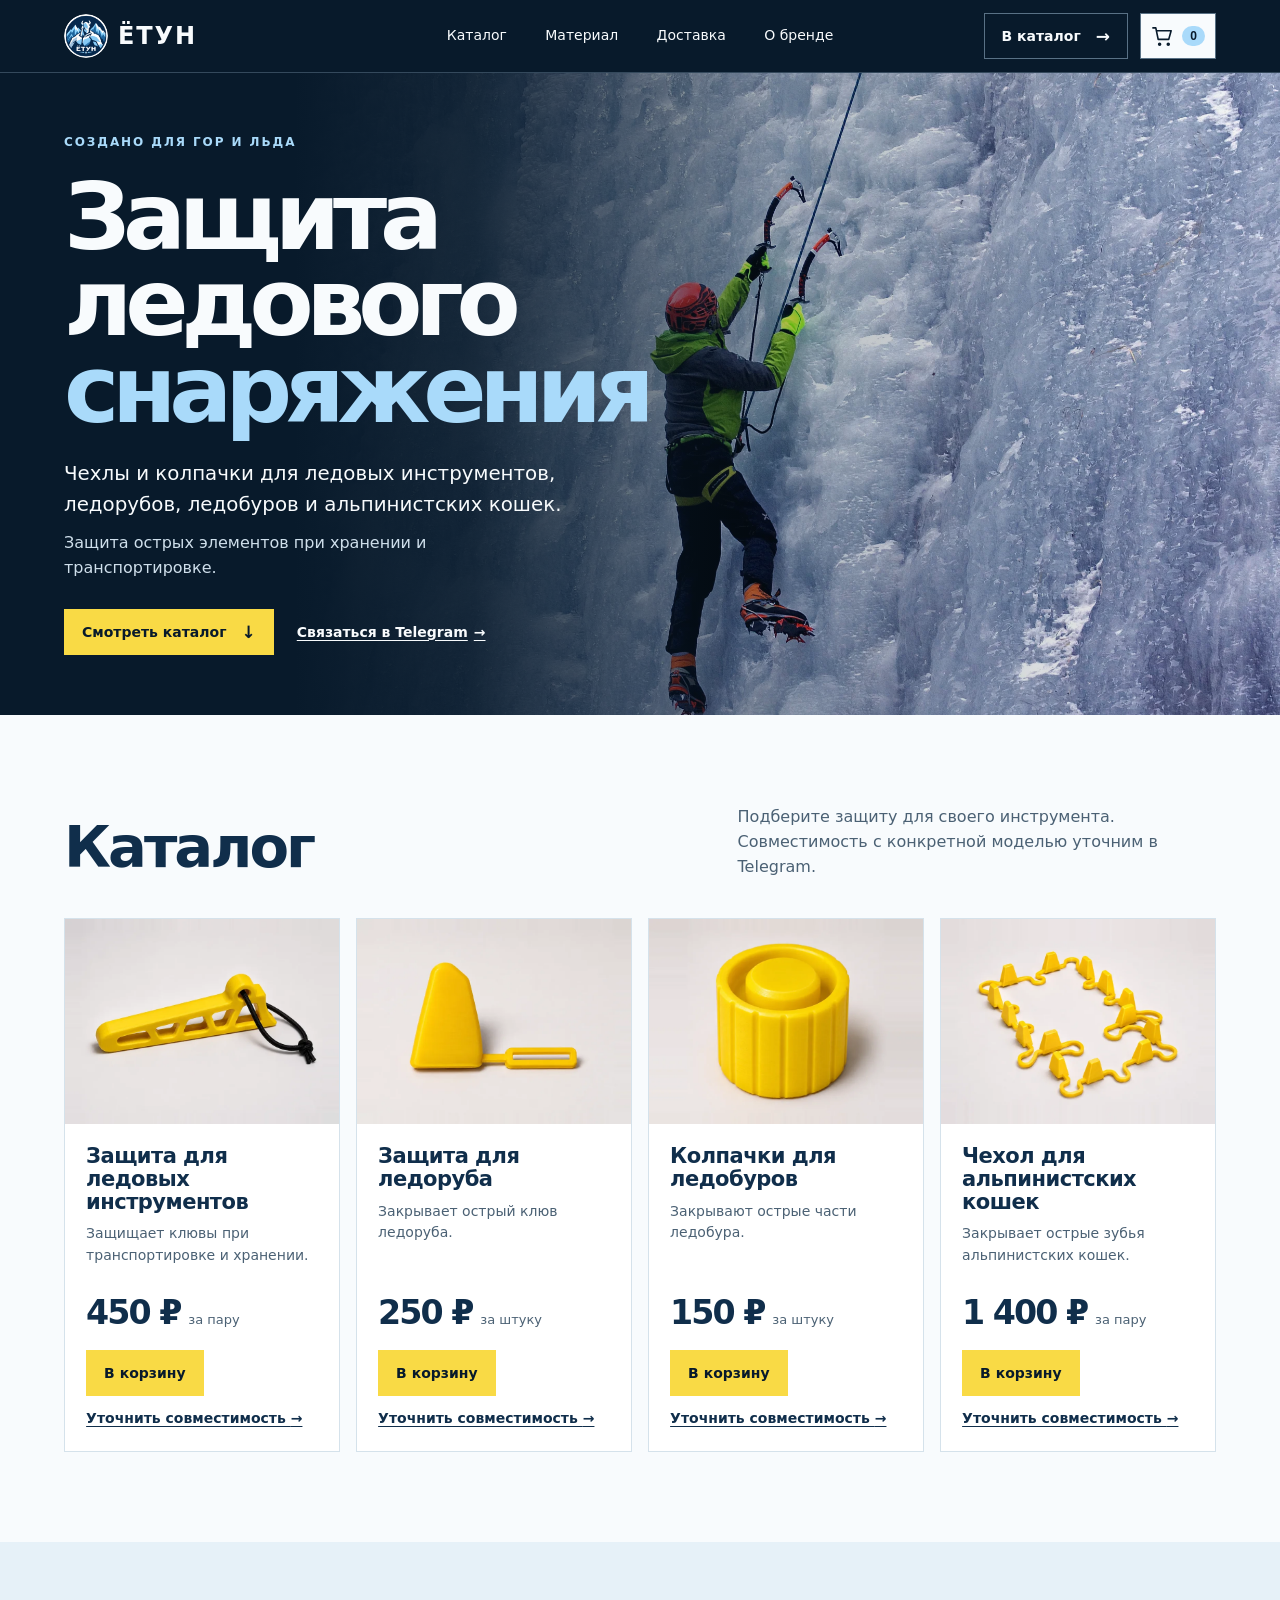
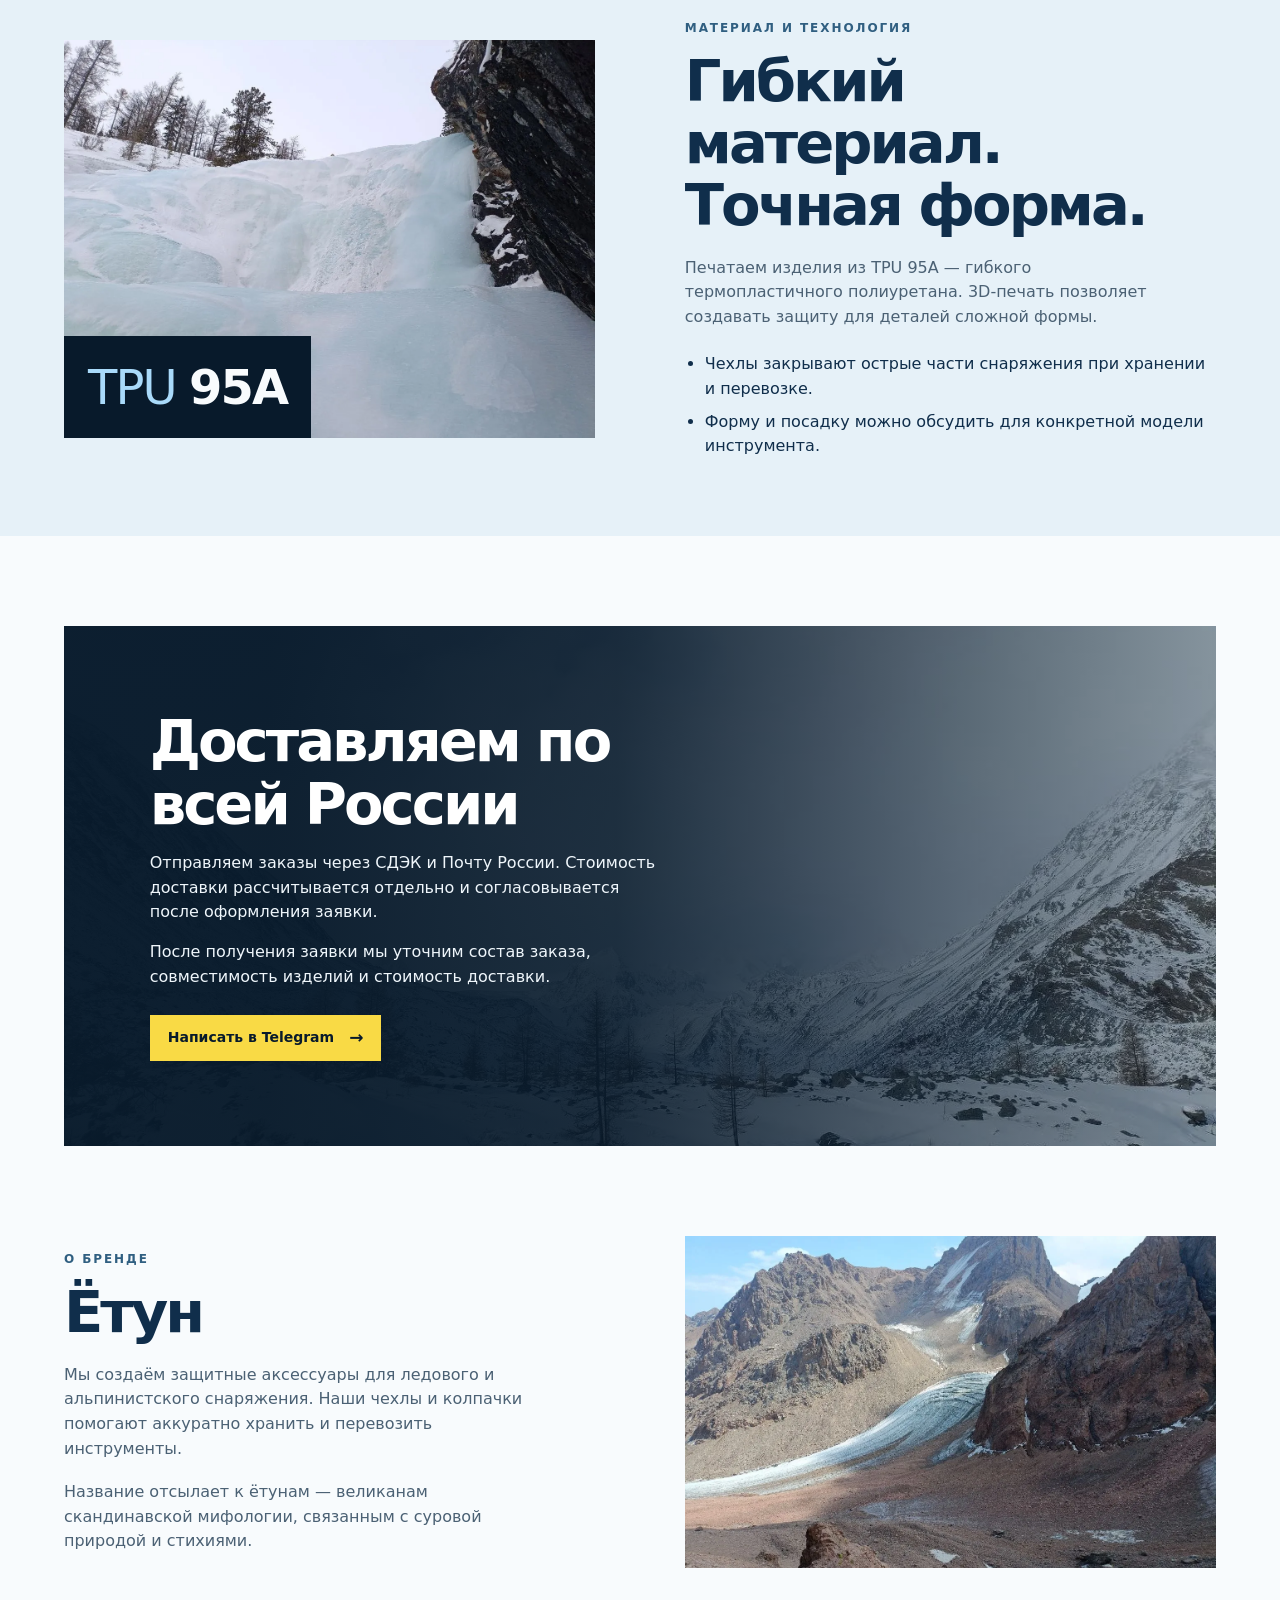
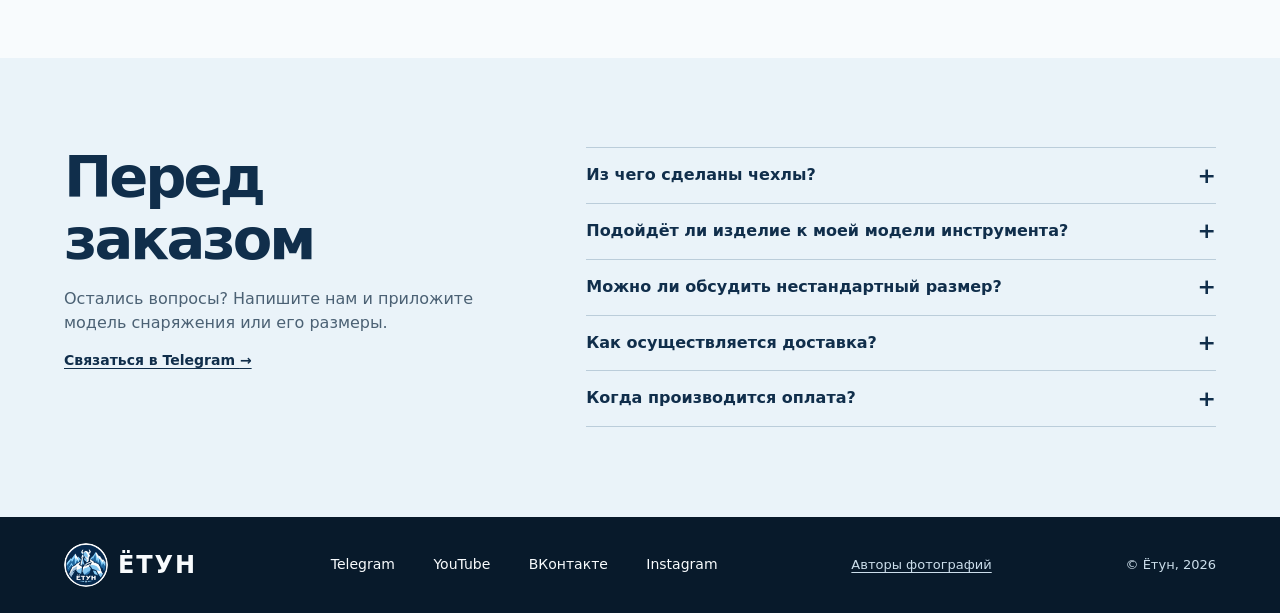
==== index.html @ f1eb7a30 "fix: unify product catalog image proportions" ====
<!doctype html>
<html lang="ru"><head>
<meta charset="utf-8"><meta name="viewport" content="width=device-width, initial-scale=1">
<title>Защитные чехлы для ледорубов — Ётун</title>
<meta name="description" content="Ётун — защитные чехлы и колпачки для ледорубов, ледовых инструментов и альпинистского снаряжения. Изготовление на 3D-принтере из TPU 95A.">
<meta name="theme-color" content="#f8fbfd"><meta property="og:title" content="Ётун — защита ледового снаряжения"><meta property="og:description" content="Защитные чехлы для ледорубов, ледовых инструментов, ледобуров и кошек."><meta property="og:image" content="assets/etun-logo.png"><link rel="stylesheet" href="style.css"><link rel="icon" type="image/svg+xml" href="favicon.svg">

<!-- Yandex.Metrika counters -->
<script type="text/javascript">
(function(m,e,t,r,i,k,a){
    m[i]=m[i]||function(){
        (m[i].a=m[i].a||[]).push(arguments)
    };
    m[i].l=1*new Date();
    for(var j=0;j<document.scripts.length;j++){
        if(document.scripts[j].src===r){return;}
    }
    k=e.createElement(t);
    a=e.getElementsByTagName(t)[0];
    k.async=1;
    k.src=r;
    a.parentNode.insertBefore(k,a);
})(window,document,'script',
'https://mc.yandex.ru/metrika/tag.js','ym');

// Твой счётчик
ym(114150452,'init',{
    ssr:true,
    webvisor:true,
    clickmap:true,
    ecommerce:"dataLayer",
    referrer:document.referrer,
    url:location.href,
    accurateTrackBounce:true,
    trackLinks:true
});

// Счётчик Саши
ym(114141068,'init',{
    ssr:true,
    webvisor:true,
    clickmap:true,
    ecommerce:"dataLayer",
    referrer:document.referrer,
    url:location.href,
    accurateTrackBounce:true,
    trackLinks:true
});
</script>
<!-- /Yandex.Metrika counters -->
<script type="module" src="cart.js"></script>
</head><body>
<noscript>
    <div>
        <img src="https://mc.yandex.ru/watch/114150452"
             style="position:absolute;left:-9999px;" alt="">
        <img src="https://mc.yandex.ru/watch/114141068"
             style="position:absolute;left:-9999px;" alt="">
    </div>
</noscript>

<a class="skip-link" href="#content">К содержимому</a>
<header class="site-header">
  <div class="shell header-inner">
    <a class="brand" href="#top">
      <img src="assets/etun-logo.png" alt="" width="44" height="44">
      <span>ЁТУН</span>
    </a>
    <nav class="site-nav" aria-label="Основная навигация">
      <a href="#catalog">Каталог</a>
      <a href="#material">Материал</a>
      <a href="#delivery">Доставка</a>
      <a href="#about">О бренде</a>
    </nav>
    <div class="header-actions">
      <a class="button button-outline" href="#catalog">В каталог <span aria-hidden="true">→</span></a>
      <button class="button cart-toggle" type="button" aria-label="Корзина, 0 единиц продажи" aria-haspopup="dialog" aria-controls="cart" hidden>
        <svg aria-hidden="true" width="23" height="23" viewBox="0 0 24 24" fill="none" stroke="currentColor" stroke-width="1.7" stroke-linecap="round" stroke-linejoin="round">
          <path d="M2 3h3l2.5 12h11L21 6H6"/><circle cx="9" cy="20" r="1"/><circle cx="18" cy="20" r="1"/>
        </svg>
        <span class="cart-count" aria-hidden="true">0</span>
      </button>
    </div>
  </div>
</header>
<main id="content">
  <section class="hero" id="top" aria-labelledby="hero-title">
    <img class="hero-image" src="assets/editorial/ice-climbing.webp" alt="" width="1920" height="1280" fetchpriority="high">
    <div class="shell hero-inner">
      <div class="hero-copy">
        <p class="eyebrow">Создано для гор и льда</p>
        <h1 id="hero-title">Защита<br>ледового<br><span>снаряжения</span></h1>
        <p class="hero-description">Чехлы и колпачки для ледовых инструментов, ледорубов, ледобуров и альпинистских кошек.</p>
        <p class="hero-note">Защита острых элементов при хранении и транспортировке.</p>
        <div class="hero-actions">
          <a class="button button-accent" href="#catalog">Смотреть каталог <span aria-hidden="true">↓</span></a>
          <a class="hero-contact" href="https://t.me/etun_gear">Связаться в Telegram <span aria-hidden="true">→</span></a>
        </div>
      </div>
    </div>
  </section>

  <section class="section catalog" id="catalog" aria-labelledby="catalog-title">
    <div class="shell">
      <div class="section-intro">
        <h2 id="catalog-title" tabindex="-1">Каталог</h2>
        <p>Подберите защиту для своего инструмента. Совместимость с конкретной моделью уточним в Telegram.</p>
      </div>
      <noscript><p>Включите JavaScript, чтобы увидеть цены и воспользоваться корзиной.</p></noscript>
      <div class="product-grid">
        <article class="product" data-product-id="ice-tool">
          <div class="product-image"><img src="assets/catalog/ice-tool.webp" alt="Жёлтые защитные насадки для ледовых инструментов" width="800" height="600" loading="lazy"></div>
          <div class="product-body">
            <h3>Защита для ледовых инструментов</h3>
            <p>Защищает клювы при транспортировке и хранении.</p>
            <div class="price" hidden><strong></strong> <span></span></div>
            <button class="button button-accent add-to-cart" type="button" hidden>В корзину</button>
            <a href="https://t.me/etun_gear" aria-label="Уточнить совместимость защиты для ледовых инструментов в Telegram">Уточнить совместимость <span aria-hidden="true">→</span></a>
          </div>
        </article>
        <article class="product" data-product-id="ice-axe">
          <div class="product-image"><img src="assets/catalog/ice-axe.webp" alt="Защитный чехол на клюве ледоруба" width="800" height="600" loading="lazy"></div>
          <div class="product-body">
            <h3>Защита для ледоруба</h3>
            <p>Закрывает острый клюв ледоруба.</p>
            <div class="price" hidden><strong></strong> <span></span></div>
            <button class="button button-accent add-to-cart" type="button" hidden>В корзину</button>
            <a href="https://t.me/etun_gear" aria-label="Уточнить совместимость защиты для ледоруба в Telegram">Уточнить совместимость <span aria-hidden="true">→</span></a>
          </div>
        </article>
        <article class="product" data-product-id="ice-screw">
          <div class="product-image"><img src="assets/catalog/ice-screw.webp" alt="Жёлтый защитный колпачок ледобура" width="800" height="600" loading="lazy"></div>
          <div class="product-body">
            <h3>Колпачки для ледобуров</h3>
            <p>Закрывают острые части ледобура.</p>
            <div class="price" hidden><strong></strong> <span></span></div>
            <button class="button button-accent add-to-cart" type="button" hidden>В корзину</button>
            <a href="https://t.me/etun_gear" aria-label="Уточнить совместимость колпачков для ледобуров в Telegram">Уточнить совместимость <span aria-hidden="true">→</span></a>
          </div>
        </article>
        <article class="product" data-product-id="crampons">
          <div class="product-image"><img src="assets/catalog/crampons.webp" alt="Жёлтые чехлы на зубьях альпинистских кошек" width="800" height="600" loading="lazy"></div>
          <div class="product-body">
            <h3>Чехол для альпинистских кошек</h3>
            <p>Закрывает острые зубья альпинистских кошек.</p>
            <div class="price" hidden><strong></strong> <span></span></div>
            <button class="button button-accent add-to-cart" type="button" hidden>В корзину</button>
            <a href="https://t.me/etun_gear" aria-label="Уточнить совместимость чехла для альпинистских кошек в Telegram">Уточнить совместимость <span aria-hidden="true">→</span></a>
          </div>
        </article>
      </div>
    </div>
  </section>

  <section class="material" id="material" aria-labelledby="material-title">
    <div class="shell split">
      <div class="feature-photo material-photo">
        <img src="assets/editorial/09_ice_detail.webp" alt="" width="1280" height="961" loading="lazy">
        <div class="material-mark" aria-hidden="true">TPU <strong>95A</strong></div>
      </div>
      <div class="feature-copy">
        <p class="eyebrow">Материал и технология</p>
        <h2 id="material-title">Гибкий материал.<br>Точная форма.</h2>
        <p>Печатаем изделия из TPU 95A — гибкого термопластичного полиуретана. 3D-печать позволяет создавать защиту для деталей сложной формы.</p>
        <ul class="feature-list">
          <li>Чехлы закрывают острые части снаряжения при хранении и перевозке.</li>
          <li>Форму и посадку можно обсудить для конкретной модели инструмента.</li>
        </ul>
      </div>
    </div>
  </section>

  <section class="section delivery" id="delivery" aria-labelledby="delivery-title">
    <div class="shell delivery-panel">
      <img src="assets/editorial/25_snowy_valley.webp" alt="" width="1280" height="961" loading="lazy">
      <div class="delivery-copy">
        <h2 id="delivery-title">Доставляем по всей России</h2>
        <p>Отправляем заказы через СДЭК и Почту России. Стоимость доставки рассчитывается отдельно и согласовывается после оформления заявки.</p>
        <p>После получения заявки мы уточним состав заказа, совместимость изделий и стоимость доставки.</p>
        <a class="button button-accent" href="https://t.me/etun_gear">Написать в Telegram <span aria-hidden="true">→</span></a>
      </div>
    </div>
  </section>

  <section class="section about" id="about" aria-labelledby="about-title">
    <div class="shell split">
      <div class="feature-copy">
        <p class="eyebrow">О бренде</p>
        <h2 id="about-title">Ётун</h2>
        <p>Мы создаём защитные аксессуары для ледового и альпинистского снаряжения. Наши чехлы и колпачки помогают аккуратно хранить и перевозить инструменты.</p>
        <p>Название отсылает к ётунам — великанам скандинавской мифологии, связанным с суровой природой и стихиями.</p>
      </div>
      <div class="feature-photo about-photo">
        <img src="assets/editorial/13_mountain_glacier.webp" alt="Горный ледник между скалистыми склонами" width="1280" height="961" loading="lazy">
      </div>
    </div>
  </section>

  <section class="section faq" aria-labelledby="faq-title">
    <div class="shell faq-layout">
      <div>
        <h2 id="faq-title">Перед заказом</h2>
        <p>Остались вопросы? Напишите нам и приложите модель снаряжения или его размеры.</p>
        <a href="https://t.me/etun_gear">Связаться в Telegram <span aria-hidden="true">→</span></a>
      </div>
      <div class="faq-list">
        <details><summary>Из чего сделаны чехлы?</summary><p>Для 3D-печати используем TPU 95A — гибкий термопластичный полиуретан.</p></details>
        <details><summary>Подойдёт ли изделие к моей модели инструмента?</summary><p>Совместимость зависит от геометрии. Пришлите название модели, размеры или фотографии инструмента, чтобы мы могли уточнить посадку.</p></details>
        <details><summary>Можно ли обсудить нестандартный размер?</summary><p>Да. Напишите нам о задаче и укажите модель снаряжения. Возможность изготовления обсудим индивидуально.</p></details>
        <details><summary>Как осуществляется доставка?</summary><p>Отправляем через СДЭК и Почту России. Стоимость согласовываем отдельно после получения заявки.</p></details>
        <details><summary>Когда производится оплата?</summary><p>Оплата согласовывается после подтверждения заказа.</p></details>
      </div>
    </div>
  </section>
</main>
<footer class="site-footer">
  <div class="shell footer-inner">
    <a class="brand" href="#top"><img src="assets/etun-logo.png" alt="" width="44" height="44"><span>ЁТУН</span></a>
    <nav class="socials" aria-label="Социальные сети Ётун">
      <a href="https://t.me/etun_gear" target="_blank" rel="noopener noreferrer">Telegram</a>
      <a href="https://www.youtube.com/@Etun_Gear" target="_blank" rel="noopener noreferrer">YouTube</a>
      <a href="https://vk.ru/club242050980" target="_blank" rel="noopener noreferrer">ВКонтакте</a>
      <a href="https://www.instagram.com/yotun_equipment?stkn=MTB5b2UwNHZ1enJuZw==" target="_blank" rel="noopener noreferrer">Instagram</a>
    </nav>
    <a class="footer-credits" href="photo-credits.html">Авторы фотографий</a>
    <small>© Ётун, 2026</small>
  </div>
</footer>
<p class="cart-toast" role="status" aria-atomic="true"></p>
<dialog class="cart-drawer" id="cart" aria-labelledby="cart-title">
  <div class="cart-layout">
    <header class="cart-header">
      <h2 id="cart-title">Корзина</h2>
      <button class="cart-icon-button cart-close" type="button" aria-label="Закрыть корзину" autofocus>×</button>
    </header>
    <div class="cart-content">
      <div class="cart-empty">
        <p>В корзине пока пусто</p>
        <a class="button button-accent" data-cart-catalog href="#catalog">Перейти в каталог</a>
      </div>
      <ul class="cart-items" aria-label="Товары в корзине"></ul>
    </div>
    <div class="cart-footer" hidden>
      <div class="cart-total"><span>Стоимость товаров</span><strong></strong></div>
      <p>Без учёта доставки</p>
      <p>Стоимость доставки согласовывается отдельно.</p>
      <a class="button button-accent" data-cart-catalog href="#catalog">Продолжить покупки</a>
    </div>
    <p class="visually-hidden" role="status" aria-atomic="true"></p>
  </div>
</dialog>
<template id="cart-item">
  <li class="cart-item">
    <img class="cart-thumb" alt="" width="66" height="66">
    <div class="cart-item-body">
      <h3></h3>
      <p class="cart-unit-price"></p>
      <div class="cart-item-actions">
        <div class="cart-quantity">
          <button class="cart-icon-button" type="button" data-action="decrease">−</button>
          <span class="cart-quantity-value"></span>
          <button class="cart-icon-button" type="button" data-action="increase">+</button>
        </div>
        <strong class="cart-subtotal"></strong>
      </div>
      <button class="cart-remove" type="button" data-action="remove">Удалить</button>
    </div>
  </li>
</template>
</body>
</html>
---- style.css ----
/* Base */
:root {
  color-scheme: light;
  --navy: #102e4b;
  --night: #081a2b;
  --ice: #a9dafa;
  --snow: #f8fbfd;
  --yellow: #f9da45;
  --muted: #4b6174;
  --line: #d5e2eb;
  --gutter: clamp(20px, 5vw, 76px);
}

*, *::before, *::after { box-sizing: border-box; }
body {
  margin: 0;
  background: var(--snow);
  color: var(--navy);
  font: 16px/1.55 system-ui, sans-serif;
}

img { display: block; max-width: 100%; }
a { color: inherit; text-underline-offset: .23em; }
a:hover { text-decoration-thickness: 2px; }
:focus-visible { outline: 2px solid currentColor; outline-offset: 4px; }
h1, h2, h3, p { margin: 0; }
h1, h2, h3 { line-height: 1.08; }
h2 { font-size: clamp(34px, 4.5vw, 64px); letter-spacing: -.052em; }
h3 { font-size: 21px; letter-spacing: -.025em; }
.shell { width: min(100% - var(--gutter) * 2, 1320px); margin-inline: auto; }
.section { padding-block: clamp(52px, 7vw, 104px); }
.eyebrow { font-size: 12px; font-weight: 750; letter-spacing: .16em; text-transform: uppercase; }
.skip-link {
  position: fixed;
  z-index: 5;
  top: 10px;
  left: var(--gutter);
  background: var(--yellow);
  padding: 12px;
  transform: translateY(-150%);
}
.skip-link:focus { transform: translateY(0); }

.button {
  display: inline-flex;
  align-items: center;
  justify-content: center;
  gap: 15px;
  min-height: 46px;
  width: fit-content;
  padding: 10px 17px;
  border: 1px solid transparent;
  text-decoration: none;
  font-weight: 750;
  font-size: 14px;
  line-height: 1.35;
}
.button span { font-size: 17px; }
.button-accent { background: var(--yellow); color: var(--night); }
.button-accent:hover { background: #ffe878; }
.button-accent:focus-visible { outline-color: var(--yellow); }
.button-outline { border-color: #597185; color: var(--snow); }
.button-outline:hover { background: #244761; }

/* Header and main photograph */
.site-header { background: var(--night); color: var(--snow); border-bottom: 1px solid #34495c; }
.header-inner {
  min-height: 72px;
  display: grid;
  grid-template-columns: 1fr auto 1fr;
  align-items: center;
  gap: 24px;
}
.brand { display: inline-flex; align-items: center; gap: 10px; width: fit-content; text-decoration: none; }
.brand img { border-radius: 50%; object-fit: cover; }
.brand span { font-size: 24px; font-weight: 900; letter-spacing: .08em; line-height: 1; }
.site-nav, .socials { display: flex; flex-wrap: wrap; align-items: center; gap: 12px clamp(17px, 3vw, 42px); }
.site-nav a, .socials a { font-size: 14px; text-decoration: none; }
.site-nav a { display: inline-flex; align-items: center; min-height: 36px; }
.site-nav a:hover, .socials a:hover { text-decoration: underline; }
.header-actions { display: flex; justify-content: flex-end; gap: 12px; }

.hero { position: relative; isolation: isolate; overflow: hidden; color: var(--snow); background: var(--night); }
.hero-image { position: absolute; inset: 0 0 0 auto; width: 78%; height: 100%; object-fit: cover; object-position: 48% 50%; }
.hero::after {
  content: "";
  position: absolute;
  pointer-events: none;
  inset: 0;
  background: linear-gradient(90deg, #081a2b 12%, #081a2b 23%, #081a2be8 37%, #081a2b48 62%, #081a2b05 100%);
}
.hero-inner { position: relative; z-index: 1; display: grid; align-items: center; min-height: clamp(580px, 48vw, 720px); padding-block: 60px; }
.hero-copy { max-width: 590px; }
.hero .eyebrow { color: var(--ice); margin-bottom: 22px; }
.hero h1 { font-size: clamp(53px, 7.3vw, 110px); letter-spacing: -.078em; line-height: .93; font-weight: 900; }
.hero h1 span { color: var(--ice); }
.hero-description { margin-top: 25px; max-width: 41ch; font-size: clamp(17px, 1.55vw, 22px); }
.hero-note { max-width: 42ch; margin-top: 10px; color: #cfdfeb; }
.hero-actions { display: flex; align-items: center; flex-wrap: wrap; gap: 15px 23px; margin-top: 29px; }
.hero-contact { min-height: 44px; display: inline-flex; align-items: center; gap: 6px; font-size: 14px; font-weight: 650; }

/* Catalog */
.section-intro {
  display: flex;
  justify-content: space-between;
  align-items: end;
  gap: 20px;
  margin-bottom: clamp(26px, 3vw, 42px);
}
.section-intro p, .feature-copy p:not(.eyebrow), .faq p { color: var(--muted); max-width: 47ch; }
.product-grid { display: grid; grid-template-columns: repeat(4, minmax(0, 1fr)); grid-auto-rows: 1fr; gap: 16px; }
.product { display: flex; flex-direction: column; background: white; border: 1px solid var(--line); }
.product-image { aspect-ratio: 4 / 3; }
.product-image img { width: 100%; height: 100%; object-fit: contain; }
.product-body { display: flex; flex-direction: column; align-items: start; flex: 1; padding: clamp(15px, 1.65vw, 23px); }
.product-body p { margin: 10px 0 20px; color: var(--muted); font-size: 14px; }
.price { margin-top: auto; display: flex; flex-wrap: wrap; align-items: baseline; gap: 2px 8px; }
.price strong { font-size: clamp(26px, 2.6vw, 37px); letter-spacing: -.06em; white-space: nowrap; }
.price span { color: var(--muted); font-size: 13px; }
.product-body a, .faq a { font-size: 14px; font-weight: 720; }
.product-body a { margin-top: 12px; }

/* Material, delivery and brand */
.material { background: #e6f1f8; padding-block: clamp(44px, 6vw, 82px); }
.split { display: grid; grid-template-columns: repeat(2, minmax(0, 1fr)); align-items: center; gap: clamp(27px, 7vw, 104px); }
.feature-photo { position: relative; aspect-ratio: 4 / 3; overflow: hidden; }
.feature-photo img { width: 100%; height: 100%; object-fit: cover; }
.feature-copy .eyebrow { margin-bottom: 14px; color: #305f81; }
.feature-copy p:not(.eyebrow) { margin-top: 18px; }
.feature-list { margin: 22px 0 0; padding-left: 1.25em; }
.feature-list li + li { margin-top: 8px; }
.material-mark {
  position: absolute;
  bottom: 0;
  left: 0;
  padding: 14px 24px;
  background: var(--night);
  color: var(--ice);
  font-size: clamp(22px, 4vw, 48px);
  letter-spacing: -.04em;
}
.material-mark strong { color: var(--snow); }
.delivery { padding-bottom: 0; }
.delivery-panel { position: relative; isolation: isolate; color: white; background: var(--navy); overflow: hidden; }
.delivery-panel img { position: absolute; z-index: -2; inset: 0; height: 100%; width: 100%; object-fit: cover; object-position: center 57%; }
.delivery-panel::after { content: ""; position: absolute; z-index: -1; inset: 0; background: linear-gradient(90deg, #081a2bf5 18%, #081a2bdf 48%, #081a2b45); }
.delivery-copy { padding: clamp(28px, 6.7vw, 94px); max-width: 740px; }
.delivery-copy p { margin-top: 15px; max-width: 50ch; color: #eff6fb; }
.delivery-copy .button { margin-top: 25px; }
.about-photo { aspect-ratio: 16 / 10; }

/* Questions, footer and photo credits */
.faq { background: #eaf3f9; }
.faq-layout { display: grid; grid-template-columns: minmax(0, 2fr) minmax(0, 3fr); gap: clamp(24px, 8vw, 106px); }
.faq-layout > div:first-child p { margin: 15px 0 12px; }
.faq-list details { border-top: 1px solid #bbcdda; }
.faq-list details:last-child { border-bottom: 1px solid #bbcdda; }
.faq-list summary { display: flex; justify-content: space-between; gap: 12px; align-items: center; padding-block: 15px; cursor: pointer; font-weight: 700; list-style: none; }
.faq-list summary::-webkit-details-marker { display: none; }
.faq-list summary::after { content: "+" / ""; font-size: 22px; line-height: 1; }
.faq-list details[open] summary::after { content: "−" / ""; }
.faq-list details p { margin-bottom: 16px; }
.site-footer { background: var(--night); color: var(--snow); }
.footer-inner { display: flex; align-items: center; flex-wrap: wrap; gap: 17px 32px; padding-block: 26px; justify-content: space-between; }
.footer-inner small, .footer-credits { font-size: 13px; color: #ccdeeb; }
.credits { padding-block: 42px; overflow-wrap: anywhere; }
.credits h1 { font-size: clamp(37px, 6vw, 70px); letter-spacing: -.06em; margin: 26px 0; }
.credits dt { font-weight: 750; margin-top: 18px; }
.credits dd { margin: 4px 0 0; }
.credits p { margin-top: 24px; }

@media (max-width: 1000px) {
  .product-grid { grid-template-columns: repeat(2, minmax(0, 1fr)); }
}

@media (max-width: 760px) {
  .header-inner { grid-template-columns: 1fr auto; gap: 0 12px; padding-top: 10px; }
  .site-nav { order: 1; grid-column: 1 / -1; justify-content: space-between; gap: 0 9px; margin-top: 7px; border-top: 1px solid #34495c; }
  .site-nav a { min-height: 44px; }
  .header-actions .button { min-height: 44px; }
  .hero-image { width: 100%; height: 67%; object-position: 48% 37%; }
  .hero::after { background: linear-gradient(180deg, #081a2b00 5%, #081a2b70 26%, #081a2bed 53%, #081a2b 69%); }
  .hero-inner { align-items: end; min-height: auto; padding-block: clamp(190px, 45vw, 320px) 39px; }
  .hero .eyebrow { margin-bottom: 14px; }
  .hero h1 { font-size: clamp(48px, 11vw, 76px); }
  .hero-description { margin-top: 17px; }
  .hero-note { font-size: 14px; }
  .hero-actions { margin-top: 20px; gap: 7px 18px; }
  .section-intro { align-items: start; flex-direction: column; gap: 10px; }
  .split, .faq-layout { grid-template-columns: 1fr; }
  .delivery-panel::after { background: #081a2bc7; }
}

@media (max-width: 480px) {
  .product-grid { gap: 10px; }
  .product-body { padding: 11px; }
  .product-body h3 { font-size: 17px; overflow-wrap: anywhere; }
  .product-body p { margin-bottom: 13px; }
  .product-body a { font-size: 13px; }
  .footer-inner { justify-content: flex-start; }
  .socials { flex-basis: 100%; }
}

/* Shopping cart */
[hidden] { display: none !important; }
.visually-hidden {
  position: absolute;
  width: 1px;
  height: 1px;
  overflow: hidden;
  clip-path: inset(50%);
  white-space: nowrap;
}
.cart-open, .cart-open body { overflow: hidden; }
.cart-toggle {
  gap: 8px;
  padding-inline: 10px;
  border-color: #597185;
  background: var(--snow);
  color: var(--night);
  cursor: pointer;
}
.cart-toggle:hover { background: var(--ice); }
.cart-toggle:active { background: #8cc8ed; }
.cart-toggle:focus-visible { outline: 2px solid #3b698d; outline-offset: 3px; }
.cart-toggle .cart-count {
  min-width: 23px;
  padding: 2px 5px;
  border-radius: 12px;
  background: var(--ice);
  color: var(--night);
  font-size: 12px;
  text-align: center;
}
.add-to-cart { margin-top: 12px; font-family: inherit; cursor: pointer; }
.add-to-cart:focus-visible { outline-color: var(--navy); }
.cart-toast {
  position: fixed;
  z-index: 4;
  inset: auto var(--gutter) max(18px, env(safe-area-inset-bottom)) auto;
  max-width: min(370px, calc(100% - 2 * var(--gutter)));
  padding: 12px 16px;
  border-left: 4px solid var(--yellow);
  background: var(--night);
  color: var(--snow);
  box-shadow: 0 4px 20px #081a2b42;
  opacity: 0;
  pointer-events: none;
}
.cart-toast.is-visible { opacity: 1; }
.cart-drawer {
  position: fixed;
  inset: 0 0 0 auto;
  width: min(100%, 470px);
  height: 100%;
  height: 100dvh;
  max-width: none;
  max-height: none;
  margin: 0;
  padding: 0;
  border: 0;
  color: var(--navy);
  background: var(--snow);
  box-shadow: -12px 0 48px #081a2b40;
}
.cart-drawer::backdrop { background: #081a2b99; }
.cart-layout { display: flex; flex-direction: column; height: 100%; }
.cart-header, .cart-content, .cart-footer { padding: 18px clamp(16px, 5vw, 26px); }
.cart-header {
  display: flex;
  align-items: center;
  justify-content: space-between;
  gap: 16px;
  background: var(--night);
  color: var(--snow);
}
.cart-header h2 { font-size: 32px; }
.cart-icon-button {
  display: inline-grid;
  place-items: center;
  min-width: 44px;
  min-height: 44px;
  border: 1px solid currentColor;
  background: transparent;
  color: inherit;
  font: 22px/1 system-ui, sans-serif;
  cursor: pointer;
}
.cart-icon-button:hover { background: #a9dafa30; }
.cart-icon-button:disabled { opacity: .5; cursor: default; }
.cart-content { flex: 1; min-height: 80px; overflow: auto; overscroll-behavior: contain; }
.cart-empty { padding-block: 22px; }
.cart-empty p { margin-bottom: 13px; font-weight: 700; }
.cart-items { margin: 0; padding: 0; list-style: none; }
.cart-item { display: grid; grid-template-columns: 66px minmax(0, 1fr); gap: 13px; padding: 14px 0; border-bottom: 1px solid var(--line); }
.cart-thumb { border: 1px solid var(--line); background: #e1dcd8; object-fit: contain; }
.cart-item h3 { font-size: 17px; }
.cart-unit-price { margin-top: 4px; color: var(--muted); font-size: 14px; }
.cart-item-actions, .cart-total { display: flex; align-items: center; justify-content: space-between; gap: 8px; }
.cart-item-actions { flex-wrap: wrap; margin-top: 8px; }
.cart-quantity { display: flex; align-items: center; gap: 8px; }
.cart-quantity-value { min-width: 3ch; text-align: center; }
.cart-remove {
  padding: 8px 0;
  border: 0;
  background: transparent;
  color: var(--navy);
  font: inherit;
  font-size: 14px;
  text-decoration: underline;
  cursor: pointer;
}
.cart-footer {
  padding-bottom: max(18px, env(safe-area-inset-bottom));
  border-top: 1px solid var(--line);
  background: #e6f1f8;
}
.cart-total { font-weight: 750; }
.cart-total strong { font-size: clamp(22px, 5vw, 30px); white-space: nowrap; }
.cart-footer p { color: var(--muted); font-size: 13px; }
.cart-footer .button { margin-top: 12px; width: 100%; }
.cart-footer .button:focus-visible, .cart-empty .button:focus-visible { outline-color: var(--navy); }

@media (max-width: 400px) {
  .header-actions { gap: 7px; }
  .header-actions .button { padding-inline: 9px; }
}

@media (prefers-reduced-motion: no-preference) {
  .cart-drawer[open] { animation: cart-slide-in 180ms ease-out; }
  @keyframes cart-slide-in {
    from { transform: translateX(100%); }
  }
}
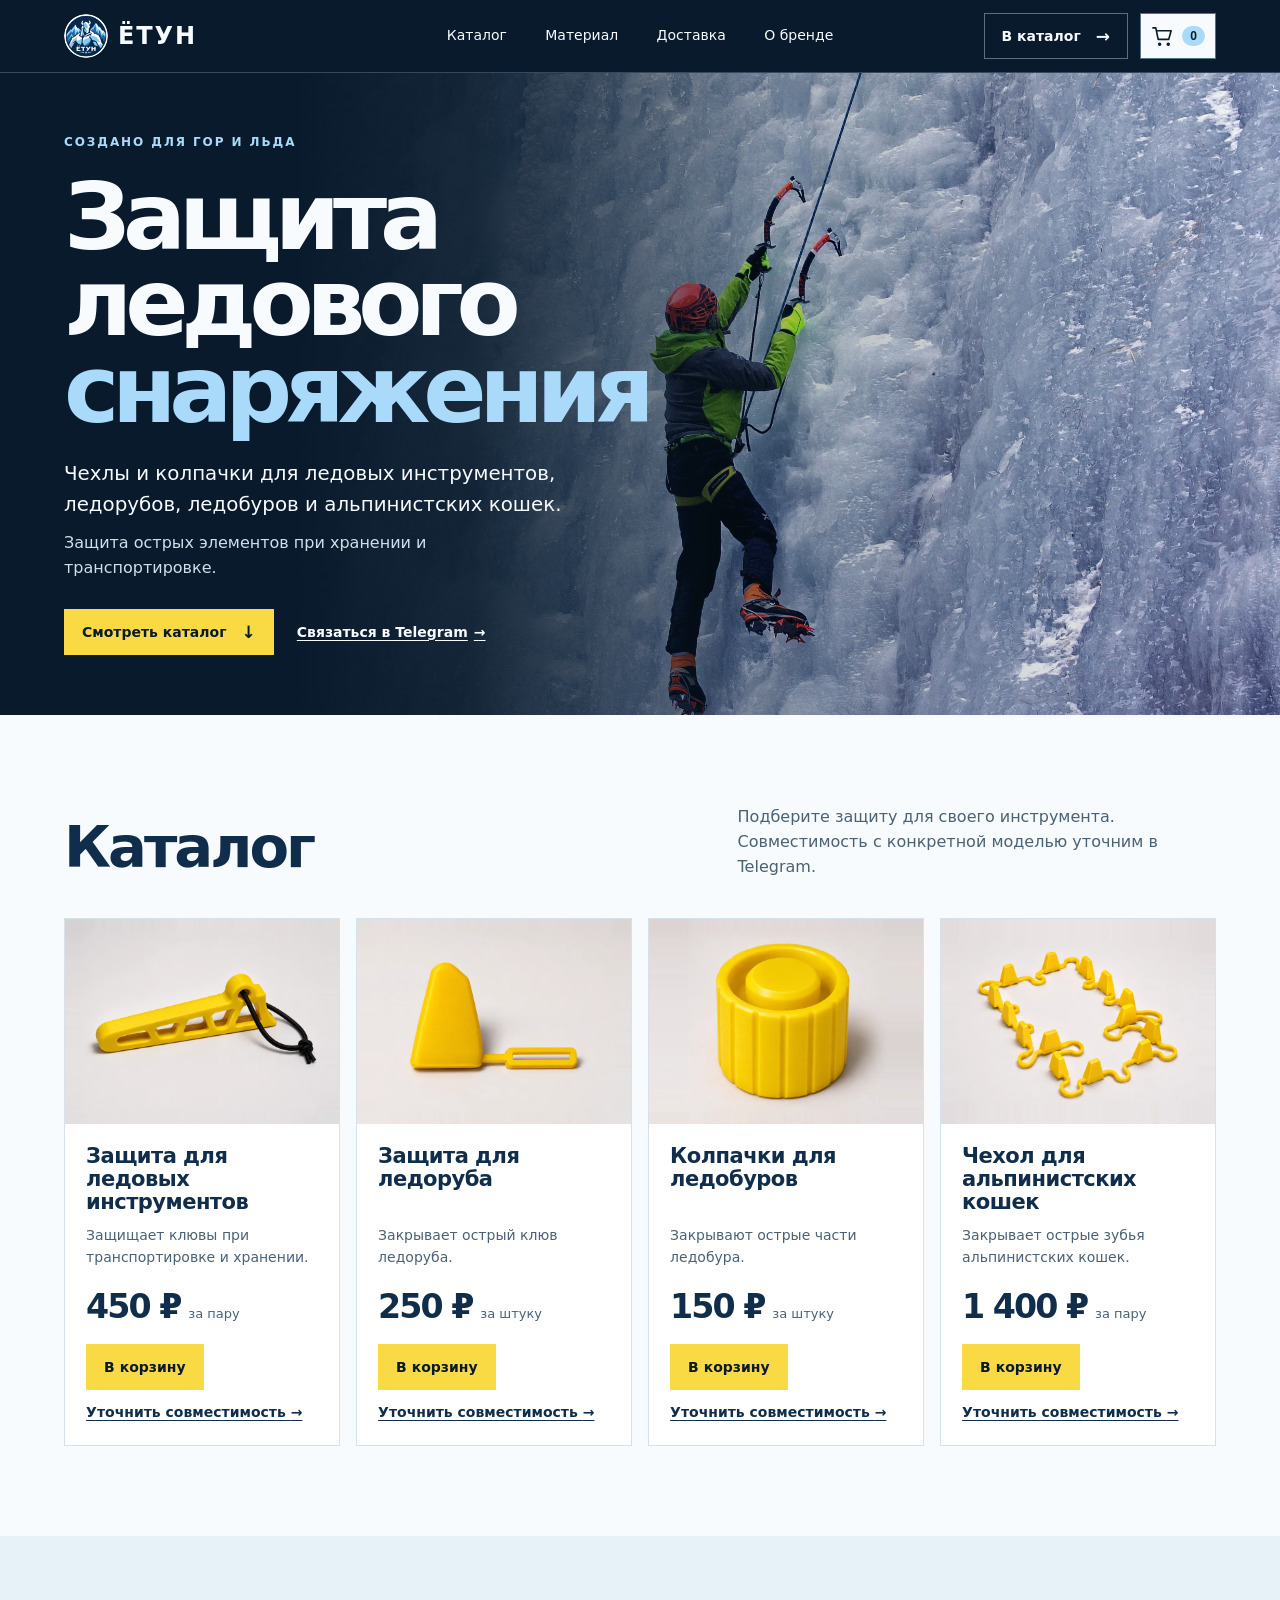
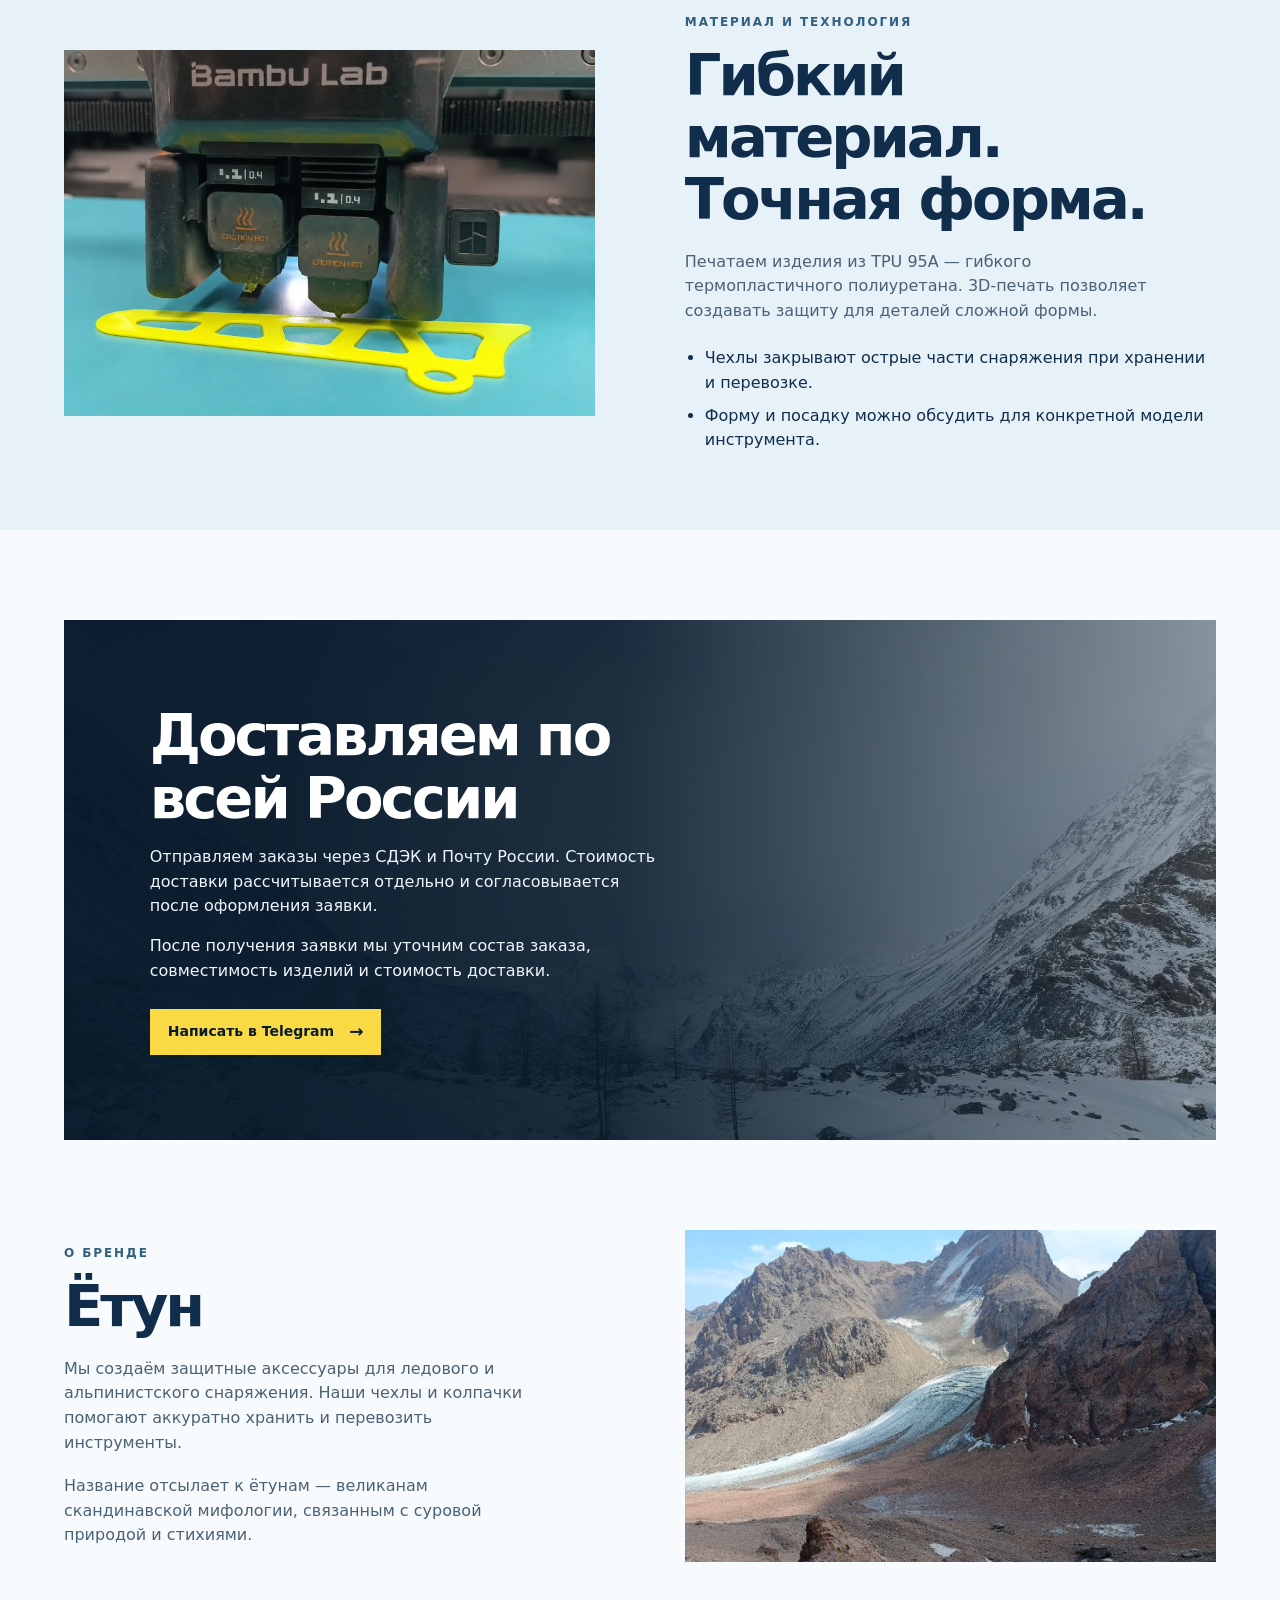
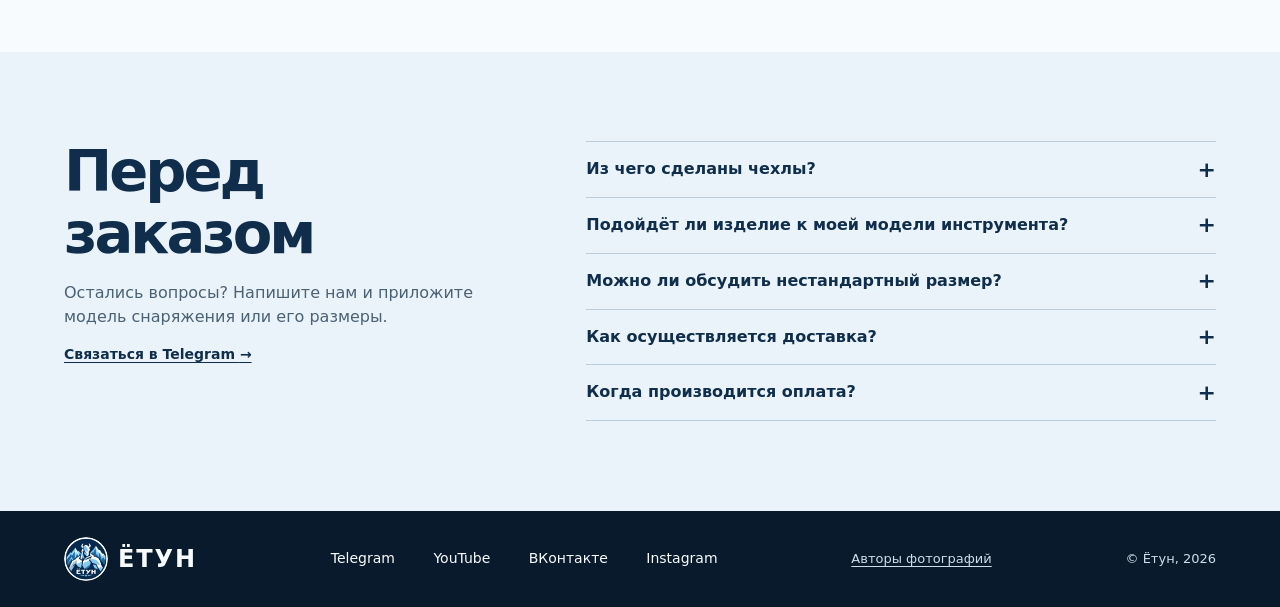
==== commit 95699197: "feat: add 3d printing photo to material section" ====
--- a/index.html
+++ b/index.html
@@ -154,9 +154,8 @@
 
   <section class="material" id="material" aria-labelledby="material-title">
     <div class="shell split">
-      <div class="feature-photo material-photo">
-        <img src="assets/editorial/09_ice_detail.webp" alt="" width="1280" height="961" loading="lazy">
-        <div class="material-mark" aria-hidden="true">TPU <strong>95A</strong></div>
+      <div class="material-photo">
+        <img src="assets/production/etun-3d-printing.webp" alt="Принтер Bambu Lab печатает жёлтую защиту для ледового инструмента" width="1511" height="1041" loading="lazy">
       </div>
       <div class="feature-copy">
         <p class="eyebrow">Материал и технология</p>
--- a/style.css
+++ b/style.css
@@ -108,17 +108,33 @@
   margin-bottom: clamp(26px, 3vw, 42px);
 }
 .section-intro p, .feature-copy p:not(.eyebrow), .faq p { color: var(--muted); max-width: 47ch; }
-.product-grid { display: grid; grid-template-columns: repeat(4, minmax(0, 1fr)); grid-auto-rows: 1fr; gap: 16px; }
-.product { display: flex; flex-direction: column; background: white; border: 1px solid var(--line); }
-.product-image { aspect-ratio: 4 / 3; }
+.product-grid { display: grid; grid-template-columns: repeat(4, minmax(0, 1fr)); gap: 16px; }
+.product {
+  display: grid;
+  grid-row: span 6;
+  grid-template-rows: subgrid;
+  row-gap: 0;
+  background: white;
+  border: 1px solid var(--line);
+}
+.product-image { grid-row: 1; aspect-ratio: 4 / 3; }
 .product-image img { width: 100%; height: 100%; object-fit: contain; }
-.product-body { display: flex; flex-direction: column; align-items: start; flex: 1; padding: clamp(15px, 1.65vw, 23px); }
-.product-body p { margin: 10px 0 20px; color: var(--muted); font-size: 14px; }
-.price { margin-top: auto; display: flex; flex-wrap: wrap; align-items: baseline; gap: 2px 8px; }
+.product-body {
+  display: grid;
+  grid-row: 2 / span 5;
+  grid-template-rows: subgrid;
+  align-items: start;
+  justify-items: start;
+  row-gap: 12px;
+  padding: clamp(15px, 1.65vw, 23px);
+}
+.product-body h3 { grid-row: 1; min-block-size: 2lh; overflow-wrap: anywhere; }
+.product-body p { grid-row: 2; color: var(--muted); font-size: 14px; }
+.price { grid-row: 3; display: flex; flex-wrap: wrap; align-items: baseline; gap: 2px 8px; }
 .price strong { font-size: clamp(26px, 2.6vw, 37px); letter-spacing: -.06em; white-space: nowrap; }
 .price span { color: var(--muted); font-size: 13px; }
 .product-body a, .faq a { font-size: 14px; font-weight: 720; }
-.product-body a { margin-top: 12px; }
+.product-body a { grid-row: 5; align-self: end; }
 
 /* Material, delivery and brand */
 .material { background: #e6f1f8; padding-block: clamp(44px, 6vw, 82px); }
@@ -129,17 +145,7 @@
 .feature-copy p:not(.eyebrow) { margin-top: 18px; }
 .feature-list { margin: 22px 0 0; padding-left: 1.25em; }
 .feature-list li + li { margin-top: 8px; }
-.material-mark {
-  position: absolute;
-  bottom: 0;
-  left: 0;
-  padding: 14px 24px;
-  background: var(--night);
-  color: var(--ice);
-  font-size: clamp(22px, 4vw, 48px);
-  letter-spacing: -.04em;
-}
-.material-mark strong { color: var(--snow); }
+.material-photo img { width: 100%; height: auto; }
 .delivery { padding-bottom: 0; }
 .delivery-panel { position: relative; isolation: isolate; color: white; background: var(--navy); overflow: hidden; }
 .delivery-panel img { position: absolute; z-index: -2; inset: 0; height: 100%; width: 100%; object-fit: cover; object-position: center 57%; }
@@ -193,9 +199,8 @@
 
 @media (max-width: 480px) {
   .product-grid { gap: 10px; }
-  .product-body { padding: 11px; }
-  .product-body h3 { font-size: 17px; overflow-wrap: anywhere; }
-  .product-body p { margin-bottom: 13px; }
+  .product-body { padding: 11px; row-gap: 9px; }
+  .product-body h3 { font-size: 17px; }
   .product-body a { font-size: 13px; }
   .footer-inner { justify-content: flex-start; }
   .socials { flex-basis: 100%; }
@@ -232,7 +237,7 @@
   font-size: 12px;
   text-align: center;
 }
-.add-to-cart { margin-top: 12px; font-family: inherit; cursor: pointer; }
+.add-to-cart { grid-row: 4; font-family: inherit; cursor: pointer; }
 .add-to-cart:focus-visible { outline-color: var(--navy); }
 .cart-toast {
   position: fixed;
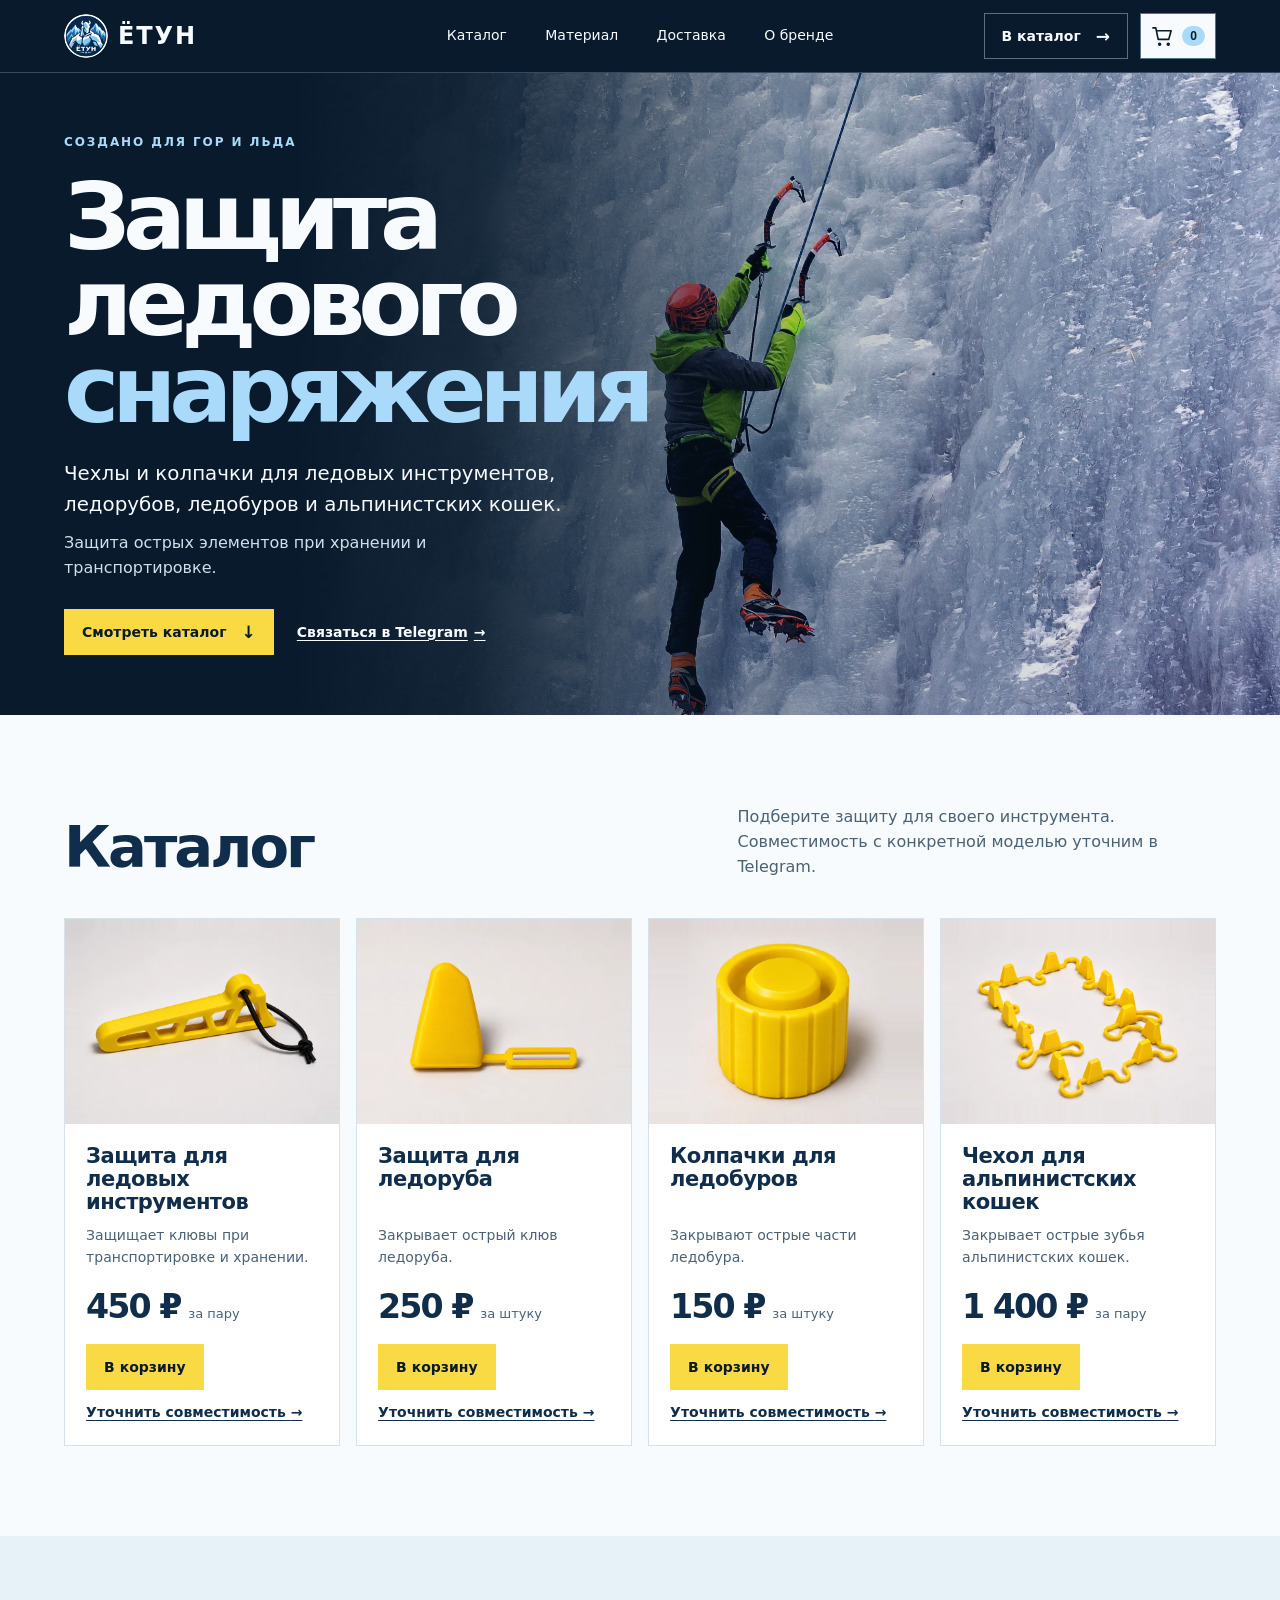
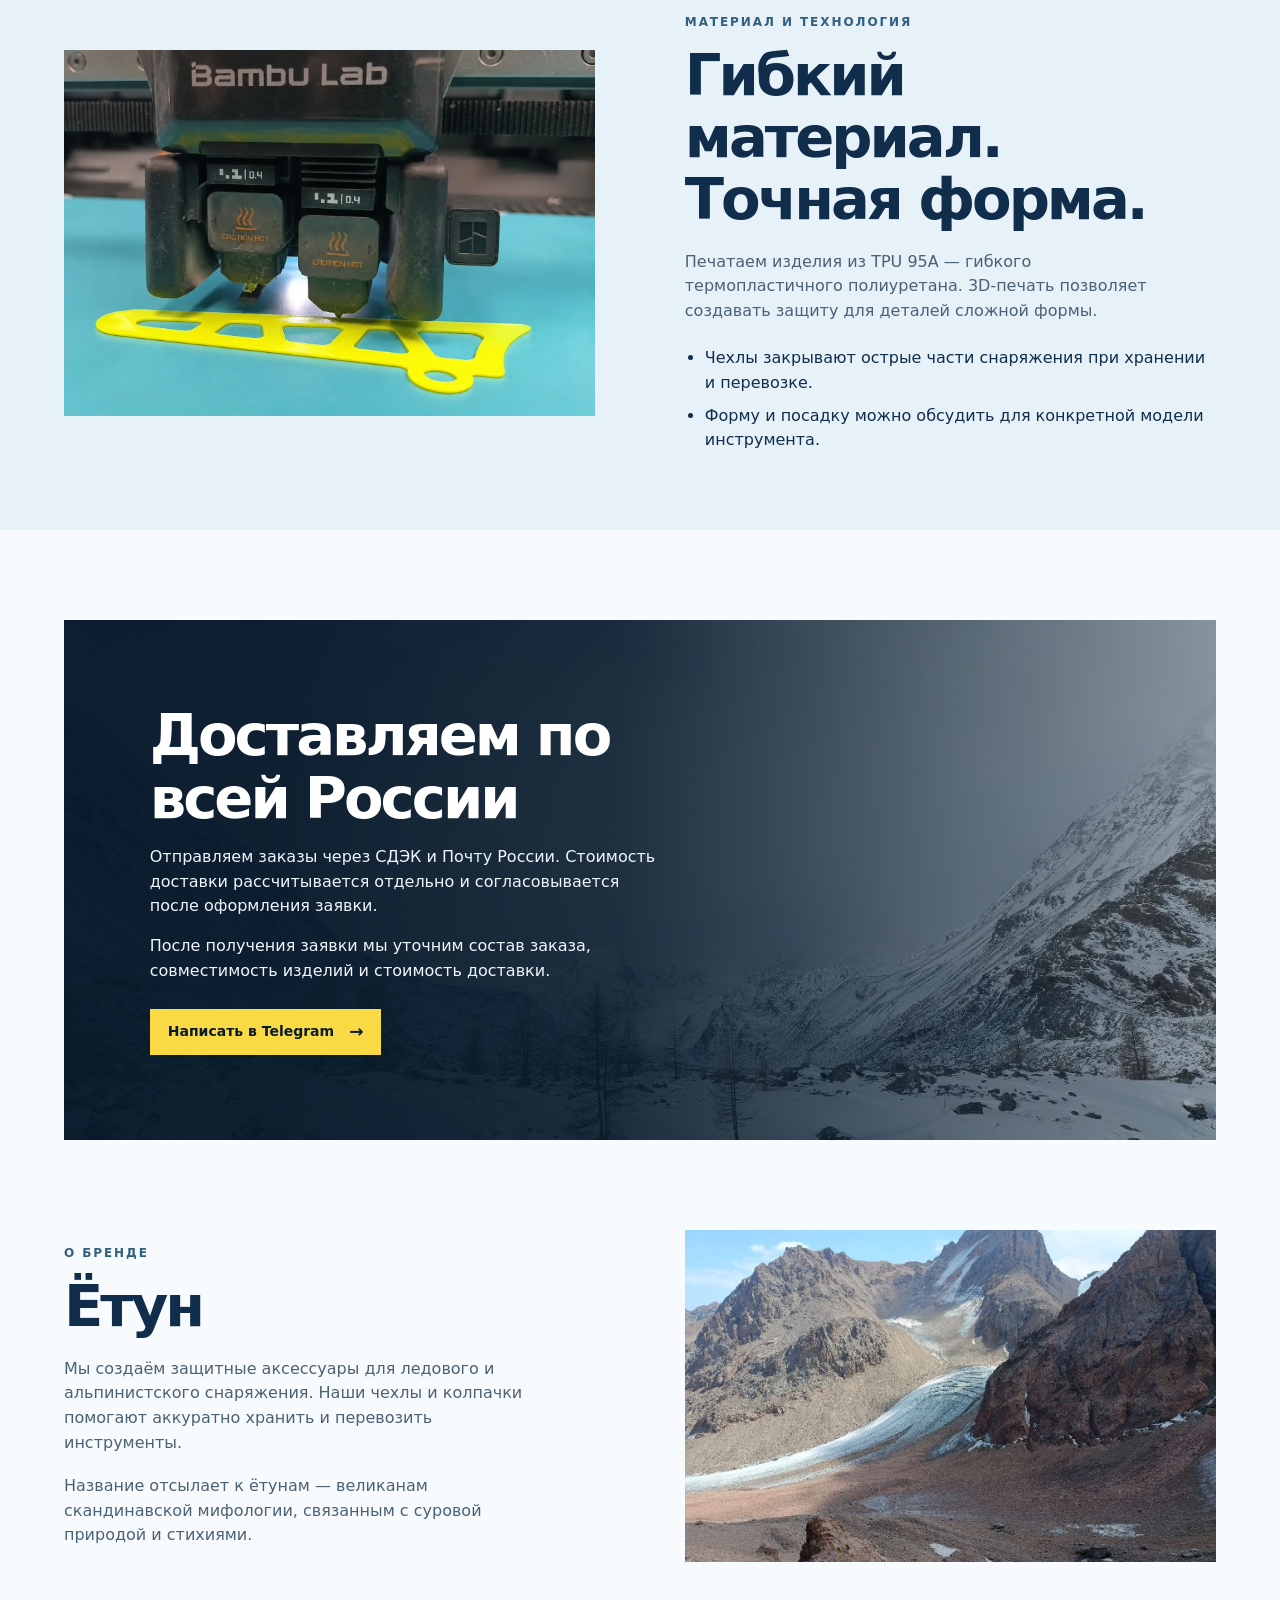
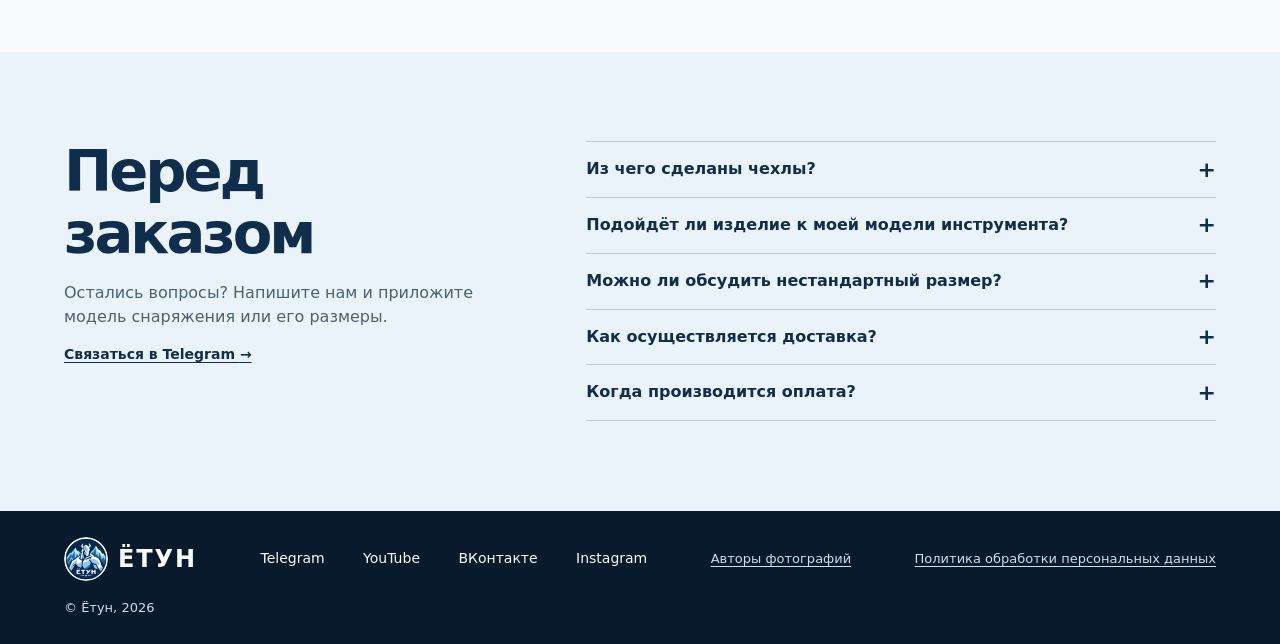
==== commit 7fc58e4b: "feat: implement order checkout form" ====
--- a/index.html
+++ b/index.html
@@ -222,6 +222,7 @@
       <a href="https://www.instagram.com/yotun_equipment?stkn=MTB5b2UwNHZ1enJuZw==" target="_blank" rel="noopener noreferrer">Instagram</a>
     </nav>
     <a class="footer-credits" href="photo-credits.html">Авторы фотографий</a>
+    <a class="footer-credits" href="privacy.html">Политика обработки персональных данных</a>
     <small>© Ётун, 2026</small>
   </div>
 </footer>
@@ -243,7 +244,8 @@
       <div class="cart-total"><span>Стоимость товаров</span><strong></strong></div>
       <p>Без учёта доставки</p>
       <p>Стоимость доставки согласовывается отдельно.</p>
-      <a class="button button-accent" data-cart-catalog href="#catalog">Продолжить покупки</a>
+      <button class="button button-accent checkout-open" type="button" aria-haspopup="dialog" aria-controls="checkout">Оформить заказ</button>
+      <a class="button cart-continue" data-cart-catalog href="#catalog">Продолжить покупки</a>
     </div>
     <p class="visually-hidden" role="status" aria-atomic="true"></p>
   </div>
@@ -266,5 +268,75 @@
     </div>
   </li>
 </template>
+<dialog id="checkout" class="checkout" aria-labelledby="checkout-title">
+  <header class="cart-header">
+    <h2 id="checkout-title">Оформление заказа</h2>
+    <button class="cart-icon-button checkout-close" type="button" aria-label="Закрыть оформление" autofocus>×</button>
+  </header>
+  <div class="checkout-body">
+    <div class="checkout-layout">
+      <form id="order-form" novalidate>
+        <div class="checkout-field">
+          <label for="order-name">Имя</label>
+          <input id="order-name" name="name" autocomplete="given-name" maxlength="100" required>
+          <p id="order-name-error" class="checkout-error" hidden></p>
+        </div>
+        <div class="checkout-field">
+          <label for="order-phone">Телефон</label>
+          <input id="order-phone" name="phone" type="tel" autocomplete="tel" placeholder="+7 (___) ___-__-__" maxlength="30" required>
+          <p id="order-phone-error" class="checkout-error" hidden></p>
+        </div>
+        <div class="checkout-field">
+          <label for="order-email">Email</label>
+          <input id="order-email" name="email" type="email" autocomplete="email" maxlength="254" required>
+          <p id="order-email-error" class="checkout-error" hidden></p>
+        </div>
+        <div class="checkout-field">
+          <label for="order-city">Город доставки</label>
+          <input id="order-city" name="city" autocomplete="address-level2" maxlength="100" required>
+          <p id="order-city-error" class="checkout-error" hidden></p>
+        </div>
+        <div class="checkout-field">
+          <label for="order-delivery">Способ доставки</label>
+          <select id="order-delivery" name="delivery" required>
+            <option value="">Выберите способ доставки</option>
+            <option value="СДЭК">СДЭК</option>
+            <option value="Почта России">Почта России</option>
+          </select>
+          <p id="order-delivery-error" class="checkout-error" hidden></p>
+        </div>
+        <div class="checkout-field">
+          <label for="order-comment">Комментарий <span>(необязательно)</span></label>
+          <textarea id="order-comment" name="comment" rows="3" maxlength="1000" placeholder="Модель снаряжения или пожелания к заказу"></textarea>
+        </div>
+        <div class="checkout-field">
+          <label class="checkout-consent">
+            <input id="order-consent" name="consent" type="checkbox" required>
+            <span>Согласен на обработку персональных данных для оформления заявки.</span>
+          </label>
+          <a class="checkout-policy-link" href="privacy.html" target="_blank" rel="noopener noreferrer">Политика обработки персональных данных (новая вкладка)</a>
+          <p id="order-consent-error" class="checkout-error" hidden></p>
+        </div>
+        <p class="checkout-delivery-note">Стоимость доставки рассчитывается отдельно и согласовывается после подтверждения заказа.</p>
+        <p class="checkout-disabled" id="checkout-disabled">Отправка заявок пока недоступна.</p>
+        <button class="button button-accent checkout-submit" type="submit" aria-describedby="checkout-disabled" disabled>Отправить заявку</button>
+      </form>
+      <section class="checkout-summary" aria-labelledby="checkout-summary-title">
+        <h3 id="checkout-summary-title">Состав заказа</h3>
+        <ul class="checkout-items"></ul>
+        <div class="cart-total"><span>Стоимость товаров</span><strong></strong></div>
+        <p>Без учёта доставки</p>
+      </section>
+    </div>
+    <p class="checkout-status" role="status" aria-live="polite" aria-atomic="true"></p>
+  </div>
+</dialog>
+<template id="checkout-item">
+  <li>
+    <strong class="checkout-item-name"></strong>
+    <span class="checkout-item-detail"></span>
+    <strong class="checkout-item-subtotal"></strong>
+  </li>
+</template>
 </body>
 </html>
--- a/style.css
+++ b/style.css
@@ -337,3 +337,68 @@
     from { transform: translateX(100%); }
   }
 }
+
+/* Checkout and privacy */
+.cart-footer .checkout-open { font-family: inherit; cursor: pointer; }
+.cart-footer .cart-continue { border-color: #8da7ba; background: transparent; }
+.cart-continue:hover { background: var(--snow); }
+.checkout {
+  width: min(940px, calc(100% - 32px));
+  max-height: calc(100dvh - 32px);
+  padding: 0;
+  border: 1px solid var(--line);
+  color: var(--navy);
+  background: var(--snow);
+  box-shadow: 0 12px 48px #081a2b59;
+}
+.checkout[open] { display: flex; flex-direction: column; }
+.checkout::backdrop { background: #081a2b99; }
+.checkout .cart-header h2 { font-size: clamp(23px, 4vw, 32px); }
+.checkout-body { min-height: 0; overflow: auto; overscroll-behavior: contain; padding: clamp(16px, 3vw, 30px); }
+.checkout-layout { display: grid; grid-template-columns: minmax(0, 1fr) minmax(0, .8fr); gap: 24px; align-items: start; }
+.checkout-field + .checkout-field { margin-top: 13px; }
+.checkout-field label { display: block; margin-bottom: 4px; font-weight: 700; }
+.checkout-field label span { font-weight: 400; }
+.checkout-field input:not([type="checkbox"]), .checkout-field select, .checkout-field textarea {
+  width: 100%;
+  min-height: 44px;
+  padding: 8px 10px;
+  border: 1px solid #718da1;
+  background: white;
+  color: inherit;
+  font: inherit;
+}
+.checkout-field textarea { resize: vertical; }
+.checkout-field [aria-invalid="true"]:not([type="checkbox"]) { border-color: #a12c28; }
+.checkout-field .checkout-consent { display: flex; align-items: flex-start; gap: 9px; }
+.checkout-consent input { width: 18px; height: 18px; margin: 3px 0 0; flex: none; accent-color: var(--navy); }
+.checkout-policy-link, .checkout-delivery-note, .checkout-disabled, .checkout-error, .checkout-summary p { font-size: 14px; }
+.checkout-error, .checkout-status[data-state="error"] { color: #922320; }
+.checkout-error { margin-top: 4px; }
+.checkout-delivery-note { margin-top: 16px; }
+.checkout-disabled { margin-top: 10px; color: var(--muted); }
+.checkout-submit { margin-top: 12px; font-family: inherit; cursor: pointer; }
+.checkout-submit:focus-visible { outline-color: var(--navy); }
+.checkout-submit:disabled { background: #dbe5ec; color: #42596b; cursor: default; }
+.checkout-summary { padding: 16px; background: #e6f1f8; border: 1px solid var(--line); }
+.checkout-items { margin: 8px 0 12px; padding: 0; list-style: none; }
+.checkout-items li {
+  display: grid;
+  grid-template-columns: minmax(0, 1fr) auto;
+  gap: 2px 9px;
+  padding: 9px 0;
+  border-bottom: 1px solid #bbcdda;
+}
+.checkout-item-name { grid-column: 1 / -1; }
+.checkout-item-detail { color: var(--muted); font-size: 14px; }
+.checkout-item-subtotal { white-space: nowrap; }
+.checkout-status:not(:empty) { margin-top: 12px; padding: 12px; border: 1px solid var(--line); background: #e6f1f8; }
+.privacy { max-width: 850px; }
+.privacy h2 { margin-top: 26px; font-size: 25px; }
+.privacy p { margin-top: 10px; }
+
+@media (max-width: 620px) {
+  .checkout { width: calc(100% - 16px); max-height: calc(100dvh - 16px); }
+  .checkout-layout { grid-template-columns: minmax(0, 1fr); gap: 18px; }
+  .checkout-summary { grid-row: 1; }
+}
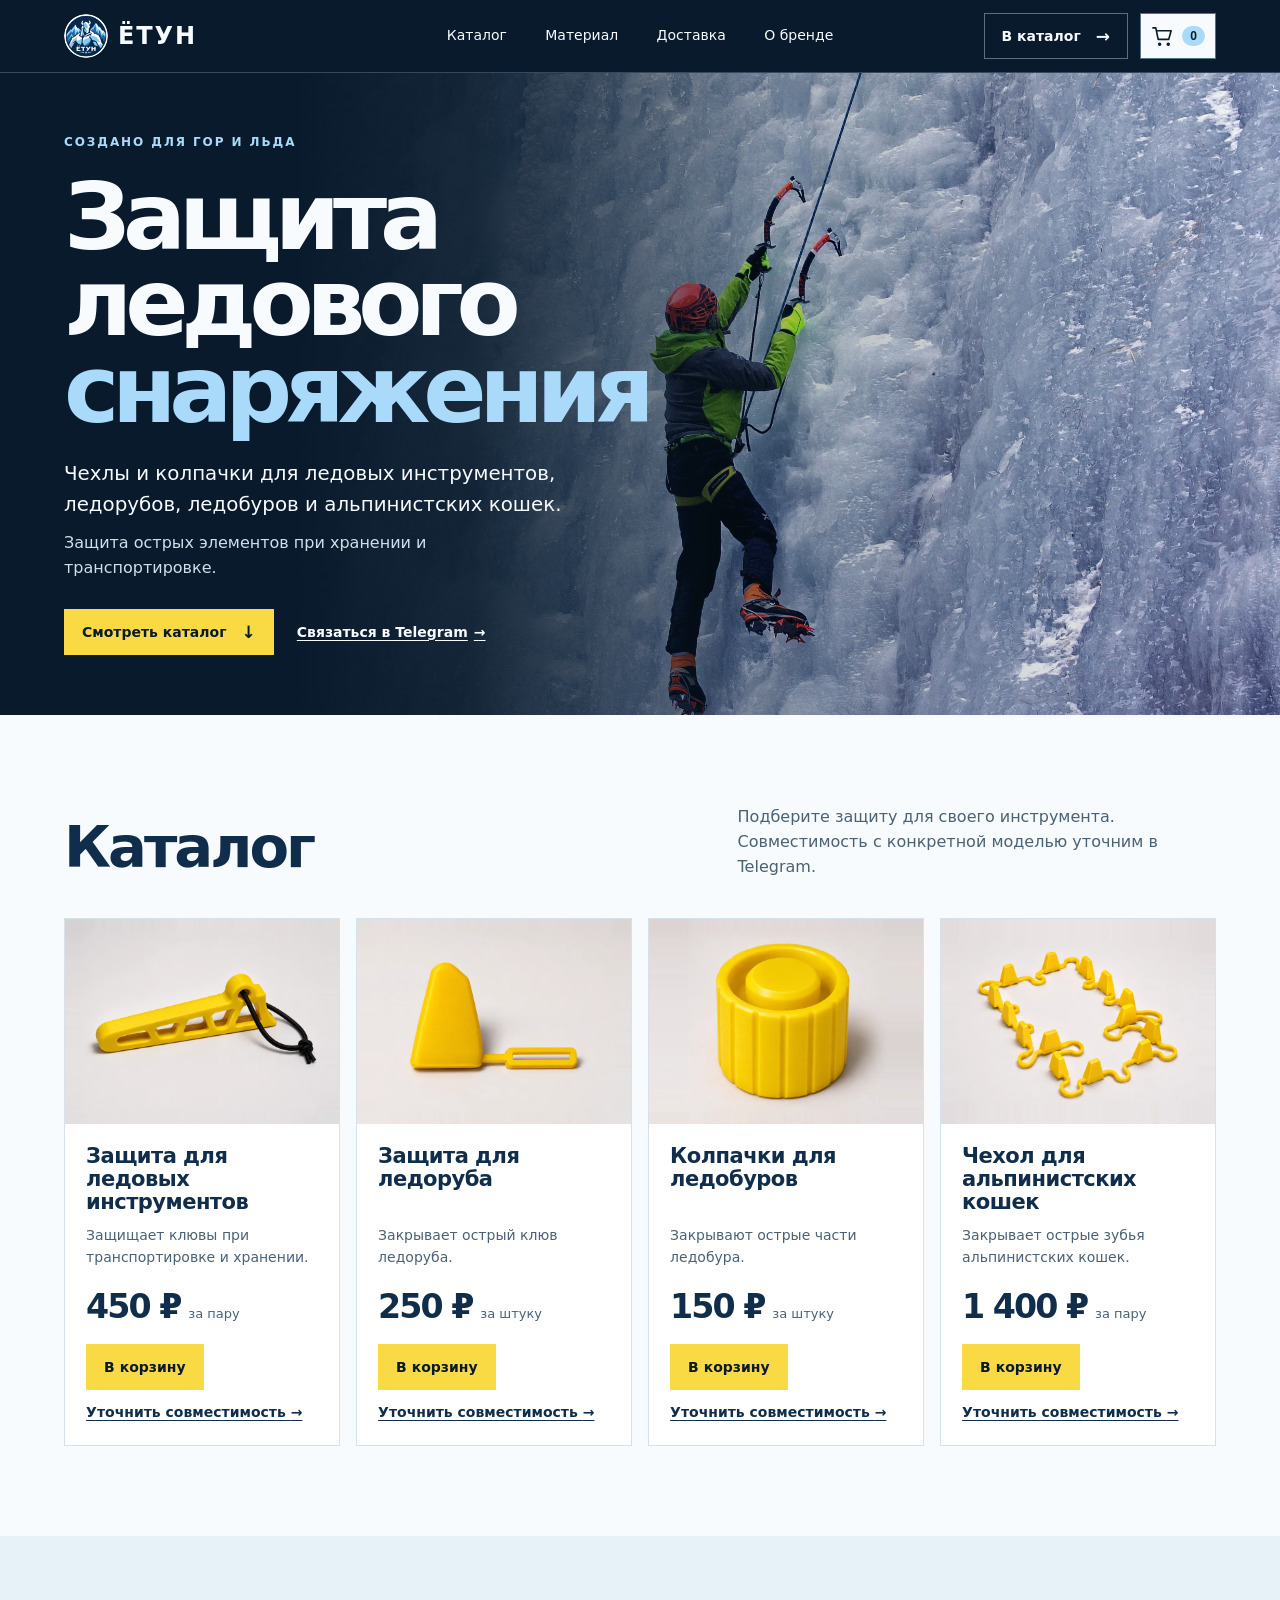
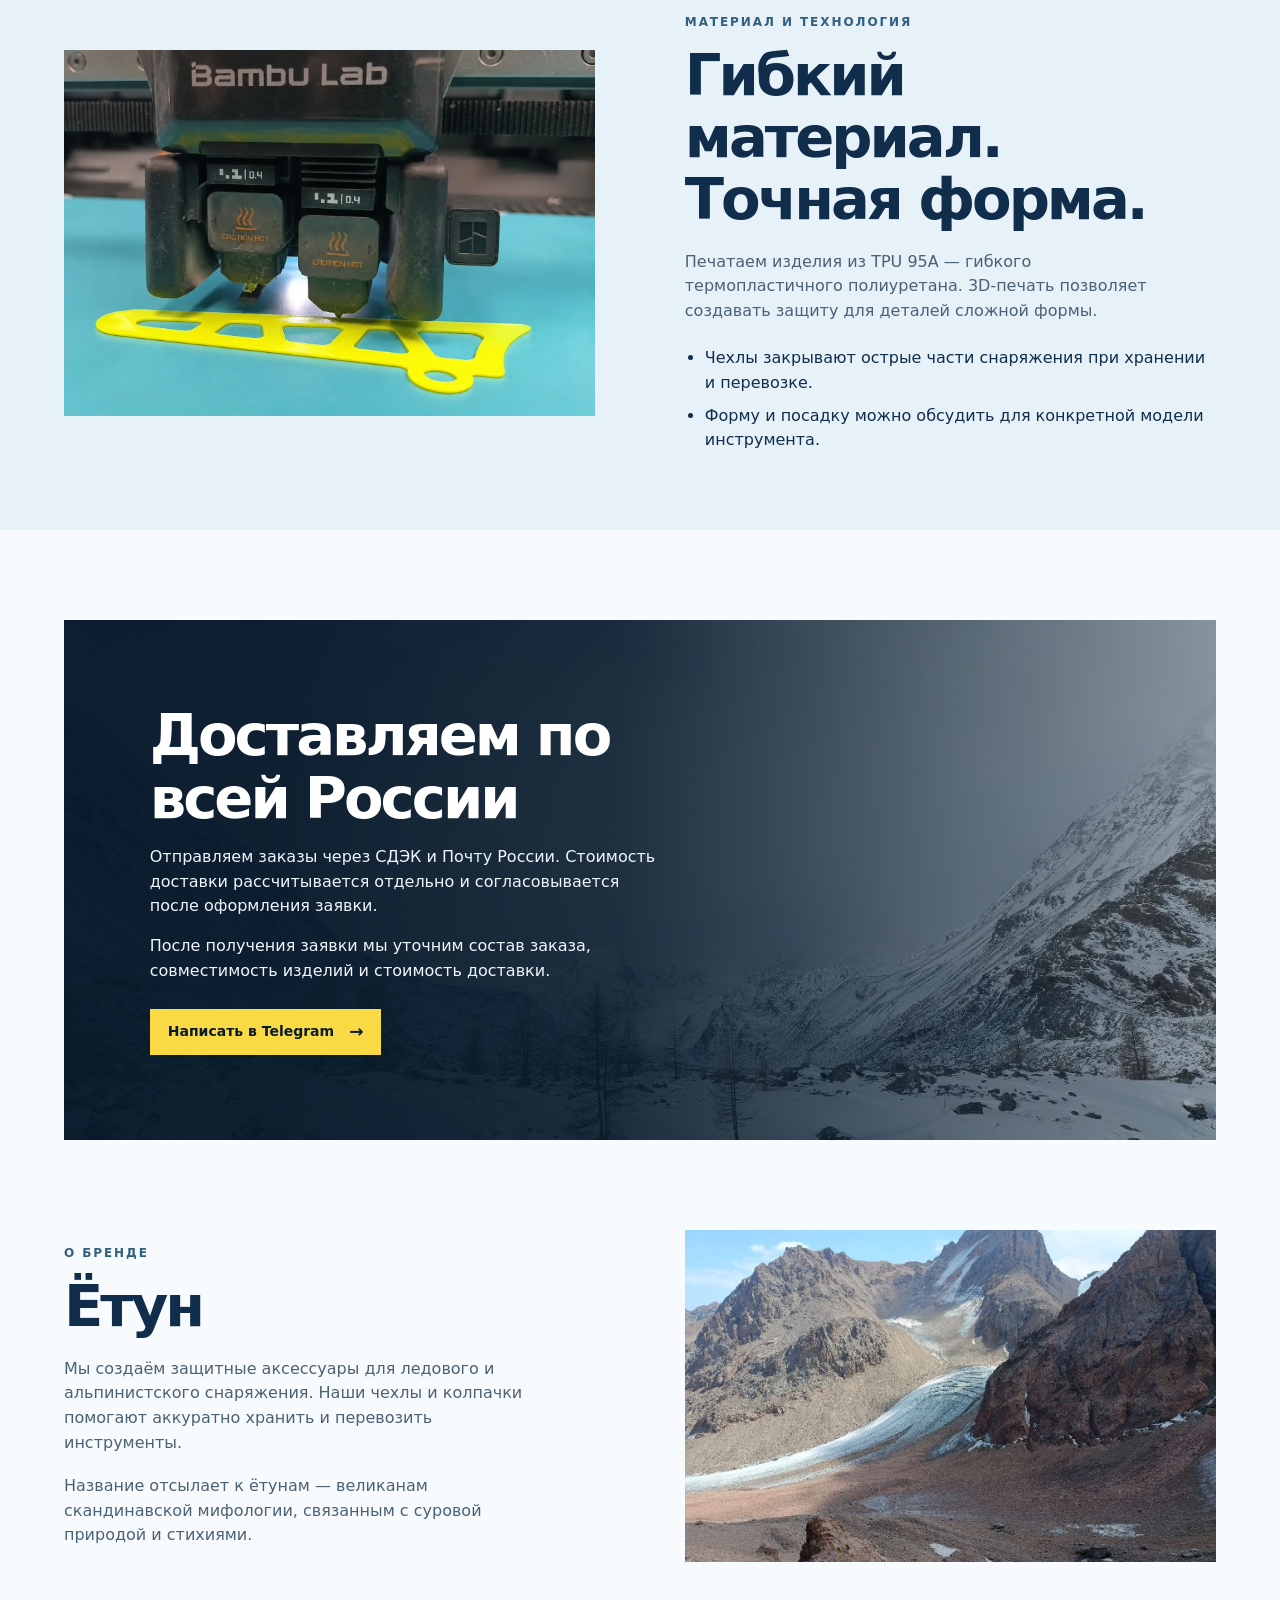
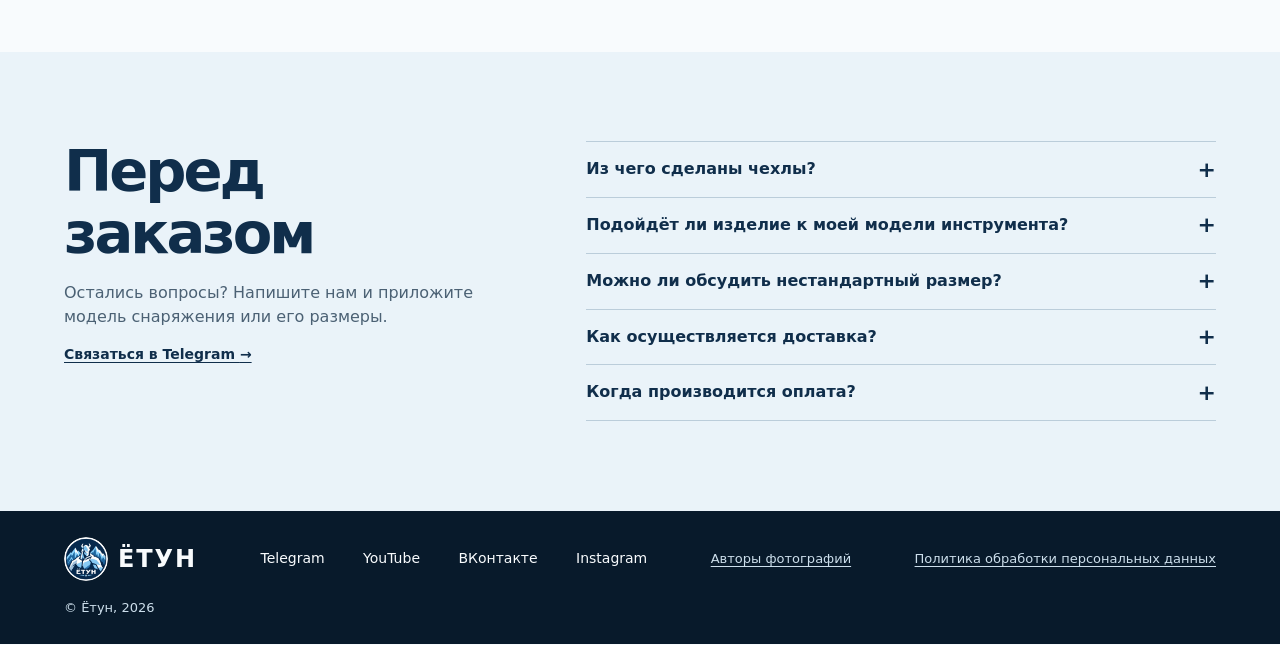
==== commit 19b7894a: "fix: make add-to-cart notification open the cart" ====
--- a/index.html
+++ b/index.html
@@ -226,7 +226,11 @@
     <small>© Ётун, 2026</small>
   </div>
 </footer>
-<p class="cart-toast" role="status" aria-atomic="true"></p>
+<p class="visually-hidden cart-announcement" role="status" aria-atomic="true"></p>
+<button class="cart-toast" type="button" aria-haspopup="dialog" aria-controls="cart" hidden>
+  <span class="cart-toast-message"></span>
+  <strong>Открыть корзину <span aria-hidden="true">→</span></strong>
+</button>
 <dialog class="cart-drawer" id="cart" aria-labelledby="cart-title">
   <div class="cart-layout">
     <header class="cart-header">
@@ -275,52 +279,12 @@
   </header>
   <div class="checkout-body">
     <div class="checkout-layout">
-      <form id="order-form" novalidate>
-        <div class="checkout-field">
-          <label for="order-name">Имя</label>
-          <input id="order-name" name="name" autocomplete="given-name" maxlength="100" required>
-          <p id="order-name-error" class="checkout-error" hidden></p>
-        </div>
-        <div class="checkout-field">
-          <label for="order-phone">Телефон</label>
-          <input id="order-phone" name="phone" type="tel" autocomplete="tel" placeholder="+7 (___) ___-__-__" maxlength="30" required>
-          <p id="order-phone-error" class="checkout-error" hidden></p>
-        </div>
-        <div class="checkout-field">
-          <label for="order-email">Email</label>
-          <input id="order-email" name="email" type="email" autocomplete="email" maxlength="254" required>
-          <p id="order-email-error" class="checkout-error" hidden></p>
-        </div>
-        <div class="checkout-field">
-          <label for="order-city">Город доставки</label>
-          <input id="order-city" name="city" autocomplete="address-level2" maxlength="100" required>
-          <p id="order-city-error" class="checkout-error" hidden></p>
-        </div>
-        <div class="checkout-field">
-          <label for="order-delivery">Способ доставки</label>
-          <select id="order-delivery" name="delivery" required>
-            <option value="">Выберите способ доставки</option>
-            <option value="СДЭК">СДЭК</option>
-            <option value="Почта России">Почта России</option>
-          </select>
-          <p id="order-delivery-error" class="checkout-error" hidden></p>
-        </div>
-        <div class="checkout-field">
-          <label for="order-comment">Комментарий <span>(необязательно)</span></label>
-          <textarea id="order-comment" name="comment" rows="3" maxlength="1000" placeholder="Модель снаряжения или пожелания к заказу"></textarea>
-        </div>
-        <div class="checkout-field">
-          <label class="checkout-consent">
-            <input id="order-consent" name="consent" type="checkbox" required>
-            <span>Согласен на обработку персональных данных для оформления заявки.</span>
-          </label>
-          <a class="checkout-policy-link" href="privacy.html" target="_blank" rel="noopener noreferrer">Политика обработки персональных данных (новая вкладка)</a>
-          <p id="order-consent-error" class="checkout-error" hidden></p>
-        </div>
+      <div class="checkout-form-panel">
         <p class="checkout-delivery-note">Стоимость доставки рассчитывается отдельно и согласовывается после подтверждения заказа.</p>
-        <p class="checkout-disabled" id="checkout-disabled">Отправка заявок пока недоступна.</p>
-        <button class="button button-accent checkout-submit" type="submit" aria-describedby="checkout-disabled" disabled>Отправить заявку</button>
-      </form>
+        <p><a href="privacy.html" target="_blank" rel="noopener noreferrer">Политика обработки персональных данных (новая вкладка)</a></p>
+        <p class="checkout-status" role="status" aria-live="polite" aria-atomic="true">Отправка заявок пока недоступна.</p>
+        <div class="checkout-qform" inert hidden></div>
+      </div>
       <section class="checkout-summary" aria-labelledby="checkout-summary-title">
         <h3 id="checkout-summary-title">Состав заказа</h3>
         <ul class="checkout-items"></ul>
@@ -328,7 +292,6 @@
         <p>Без учёта доставки</p>
       </section>
     </div>
-    <p class="checkout-status" role="status" aria-live="polite" aria-atomic="true"></p>
   </div>
 </dialog>
 <template id="checkout-item">
--- a/style.css
+++ b/style.css
@@ -245,14 +245,18 @@
   inset: auto var(--gutter) max(18px, env(safe-area-inset-bottom)) auto;
   max-width: min(370px, calc(100% - 2 * var(--gutter)));
   padding: 12px 16px;
+  border: 0;
   border-left: 4px solid var(--yellow);
   background: var(--night);
   color: var(--snow);
+  font: inherit;
+  text-align: start;
   box-shadow: 0 4px 20px #081a2b42;
-  opacity: 0;
-  pointer-events: none;
-}
-.cart-toast.is-visible { opacity: 1; }
+  cursor: pointer;
+}
+.cart-toast strong { display: block; margin-top: 3px; color: var(--ice); }
+.cart-toast:hover strong { text-decoration: underline; }
+.cart-toast:focus-visible { outline-color: var(--navy); }
 .cart-drawer {
   position: fixed;
   inset: 0 0 0 auto;
@@ -356,30 +360,10 @@
 .checkout .cart-header h2 { font-size: clamp(23px, 4vw, 32px); }
 .checkout-body { min-height: 0; overflow: auto; overscroll-behavior: contain; padding: clamp(16px, 3vw, 30px); }
 .checkout-layout { display: grid; grid-template-columns: minmax(0, 1fr) minmax(0, .8fr); gap: 24px; align-items: start; }
-.checkout-field + .checkout-field { margin-top: 13px; }
-.checkout-field label { display: block; margin-bottom: 4px; font-weight: 700; }
-.checkout-field label span { font-weight: 400; }
-.checkout-field input:not([type="checkbox"]), .checkout-field select, .checkout-field textarea {
-  width: 100%;
-  min-height: 44px;
-  padding: 8px 10px;
-  border: 1px solid #718da1;
-  background: white;
-  color: inherit;
-  font: inherit;
-}
-.checkout-field textarea { resize: vertical; }
-.checkout-field [aria-invalid="true"]:not([type="checkbox"]) { border-color: #a12c28; }
-.checkout-field .checkout-consent { display: flex; align-items: flex-start; gap: 9px; }
-.checkout-consent input { width: 18px; height: 18px; margin: 3px 0 0; flex: none; accent-color: var(--navy); }
-.checkout-policy-link, .checkout-delivery-note, .checkout-disabled, .checkout-error, .checkout-summary p { font-size: 14px; }
-.checkout-error, .checkout-status[data-state="error"] { color: #922320; }
-.checkout-error { margin-top: 4px; }
-.checkout-delivery-note { margin-top: 16px; }
-.checkout-disabled { margin-top: 10px; color: var(--muted); }
-.checkout-submit { margin-top: 12px; font-family: inherit; cursor: pointer; }
-.checkout-submit:focus-visible { outline-color: var(--navy); }
-.checkout-submit:disabled { background: #dbe5ec; color: #42596b; cursor: default; }
+.checkout-form-panel { min-width: 0; }
+.checkout-form-panel > p { margin-bottom: 12px; }
+.checkout-delivery-note, .checkout-summary p { font-size: 14px; }
+.checkout-qform { min-width: 0; }
 .checkout-summary { padding: 16px; background: #e6f1f8; border: 1px solid var(--line); }
 .checkout-items { margin: 8px 0 12px; padding: 0; list-style: none; }
 .checkout-items li {
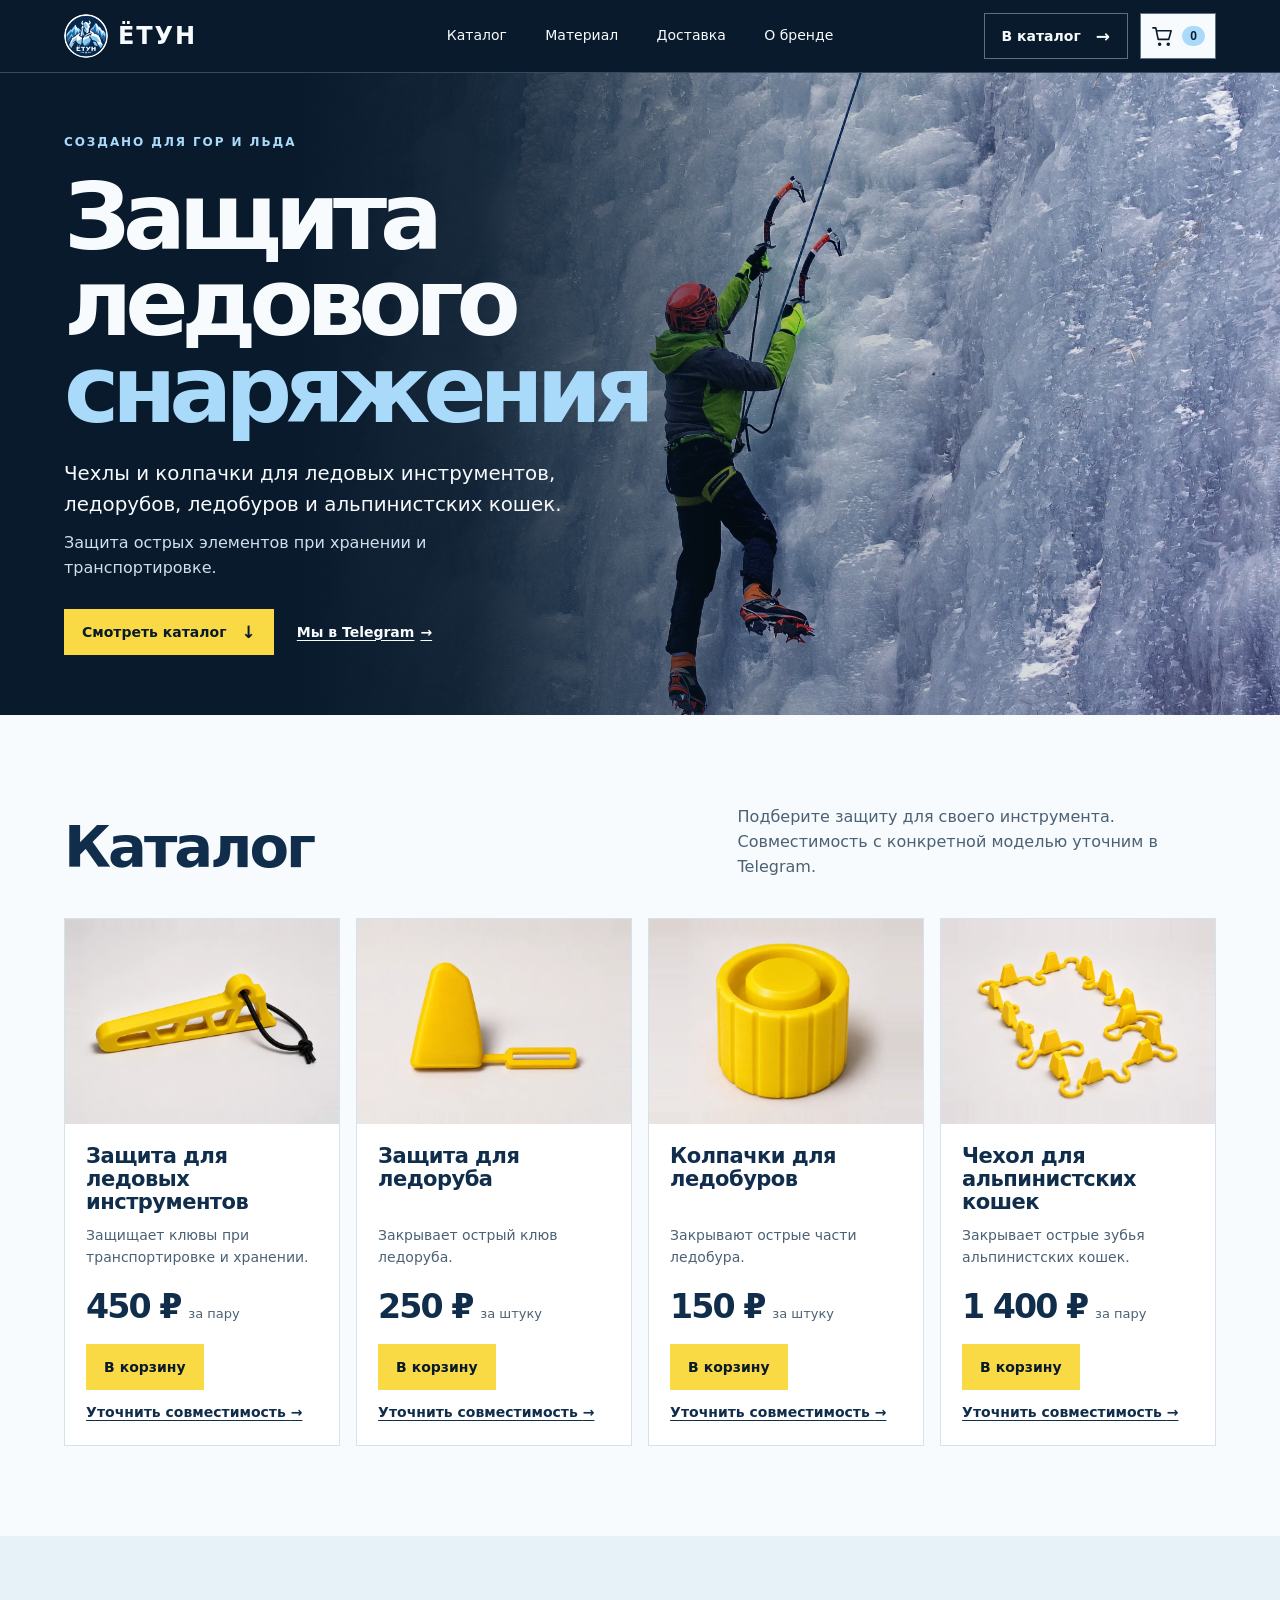
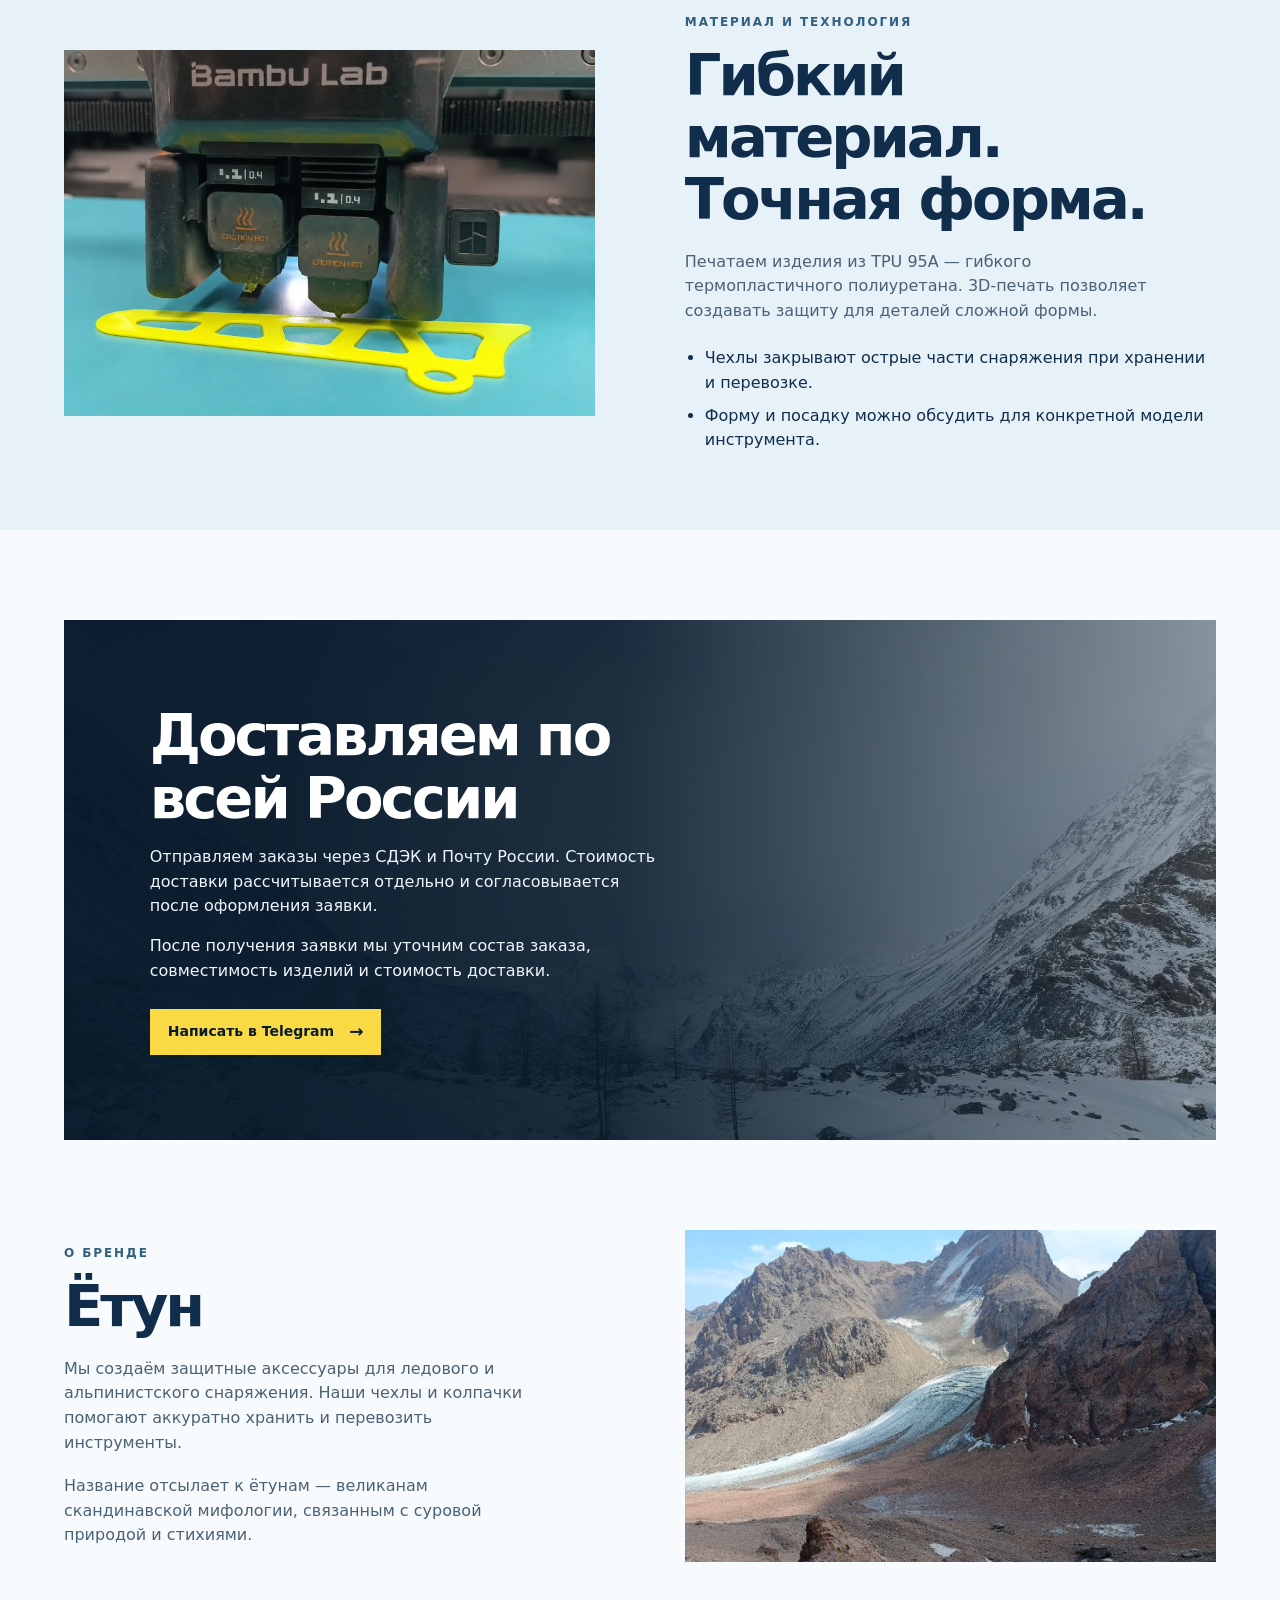
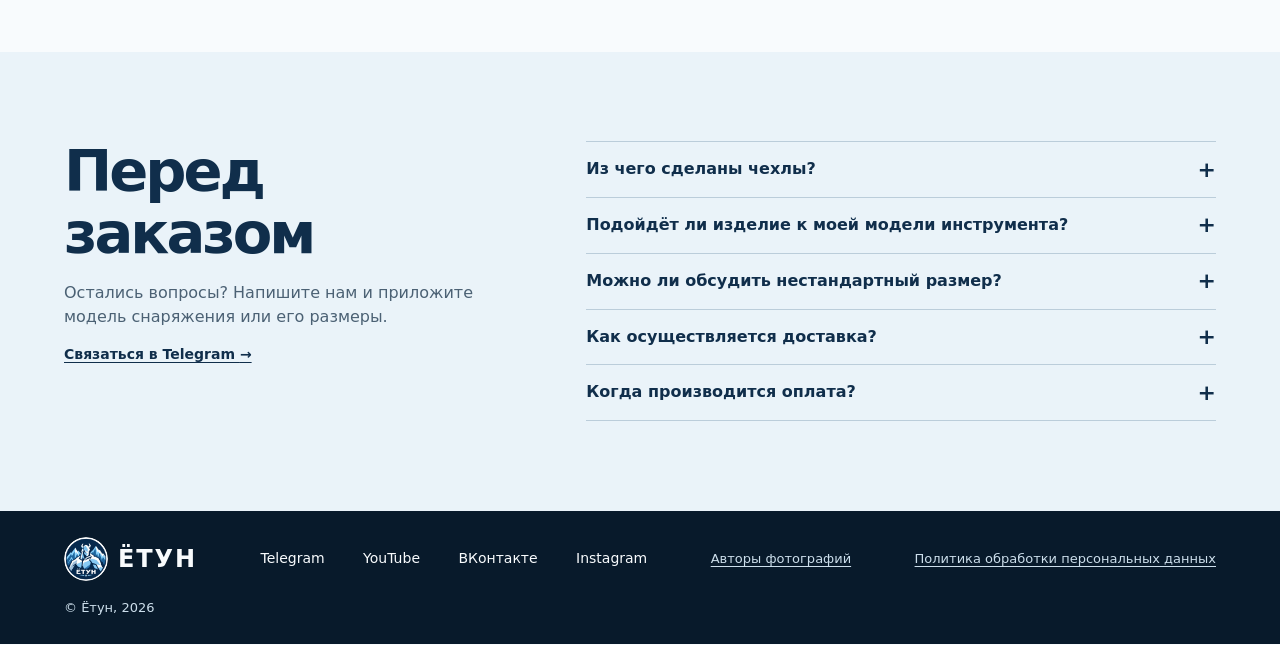
==== commit 227a2ad2: "fix: rename Telegram link in hero" ====
--- a/index.html
+++ b/index.html
@@ -3,7 +3,7 @@
 <meta charset="utf-8"><meta name="viewport" content="width=device-width, initial-scale=1">
 <title>Защитные чехлы для ледорубов — Ётун</title>
 <meta name="description" content="Ётун — защитные чехлы и колпачки для ледорубов, ледовых инструментов и альпинистского снаряжения. Изготовление на 3D-принтере из TPU 95A.">
-<meta name="theme-color" content="#f8fbfd"><meta property="og:title" content="Ётун — защита ледового снаряжения"><meta property="og:description" content="Защитные чехлы для ледорубов, ледовых инструментов, ледобуров и кошек."><meta property="og:image" content="assets/etun-logo.png"><link rel="stylesheet" href="style.css"><link rel="icon" type="image/svg+xml" href="favicon.svg">
+<meta name="theme-color" content="#f8fbfd"><meta property="og:title" content="Ётун — защита ледового снаряжения"><meta property="og:description" content="Защитные чехлы для ледорубов, ледовых инструментов, ледобуров и кошек."><meta property="og:image" content="assets/etun-logo.png"><link rel="stylesheet" href="style.css"><link rel="icon" type="image/png" sizes="64x64" href="favicon.png?v=2">
 
 <!-- Yandex.Metrika counters -->
 <script type="text/javascript">
@@ -94,7 +94,7 @@
         <p class="hero-note">Защита острых элементов при хранении и транспортировке.</p>
         <div class="hero-actions">
           <a class="button button-accent" href="#catalog">Смотреть каталог <span aria-hidden="true">↓</span></a>
-          <a class="hero-contact" href="https://t.me/etun_gear">Связаться в Telegram <span aria-hidden="true">→</span></a>
+          <a class="hero-contact" href="https://t.me/etun_gear">Мы в Telegram <span aria-hidden="true">→</span></a>
         </div>
       </div>
     </div>
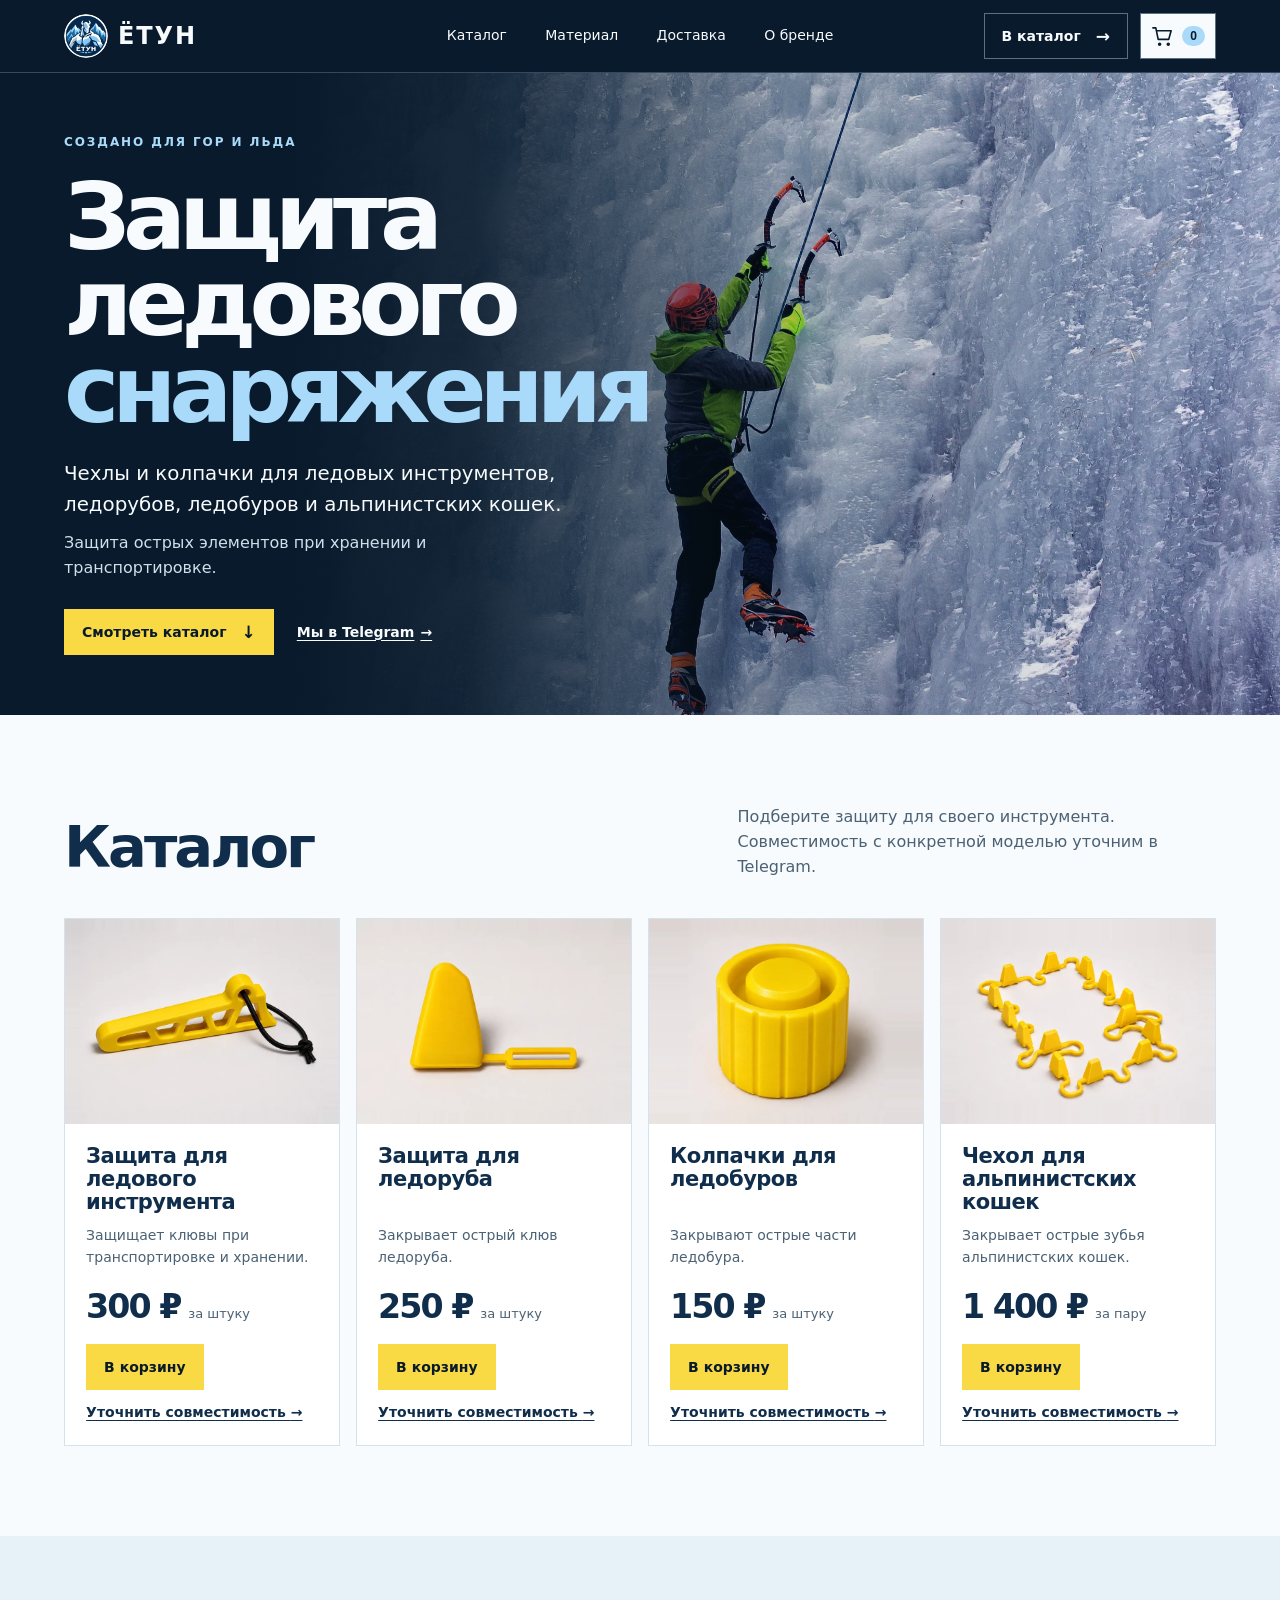
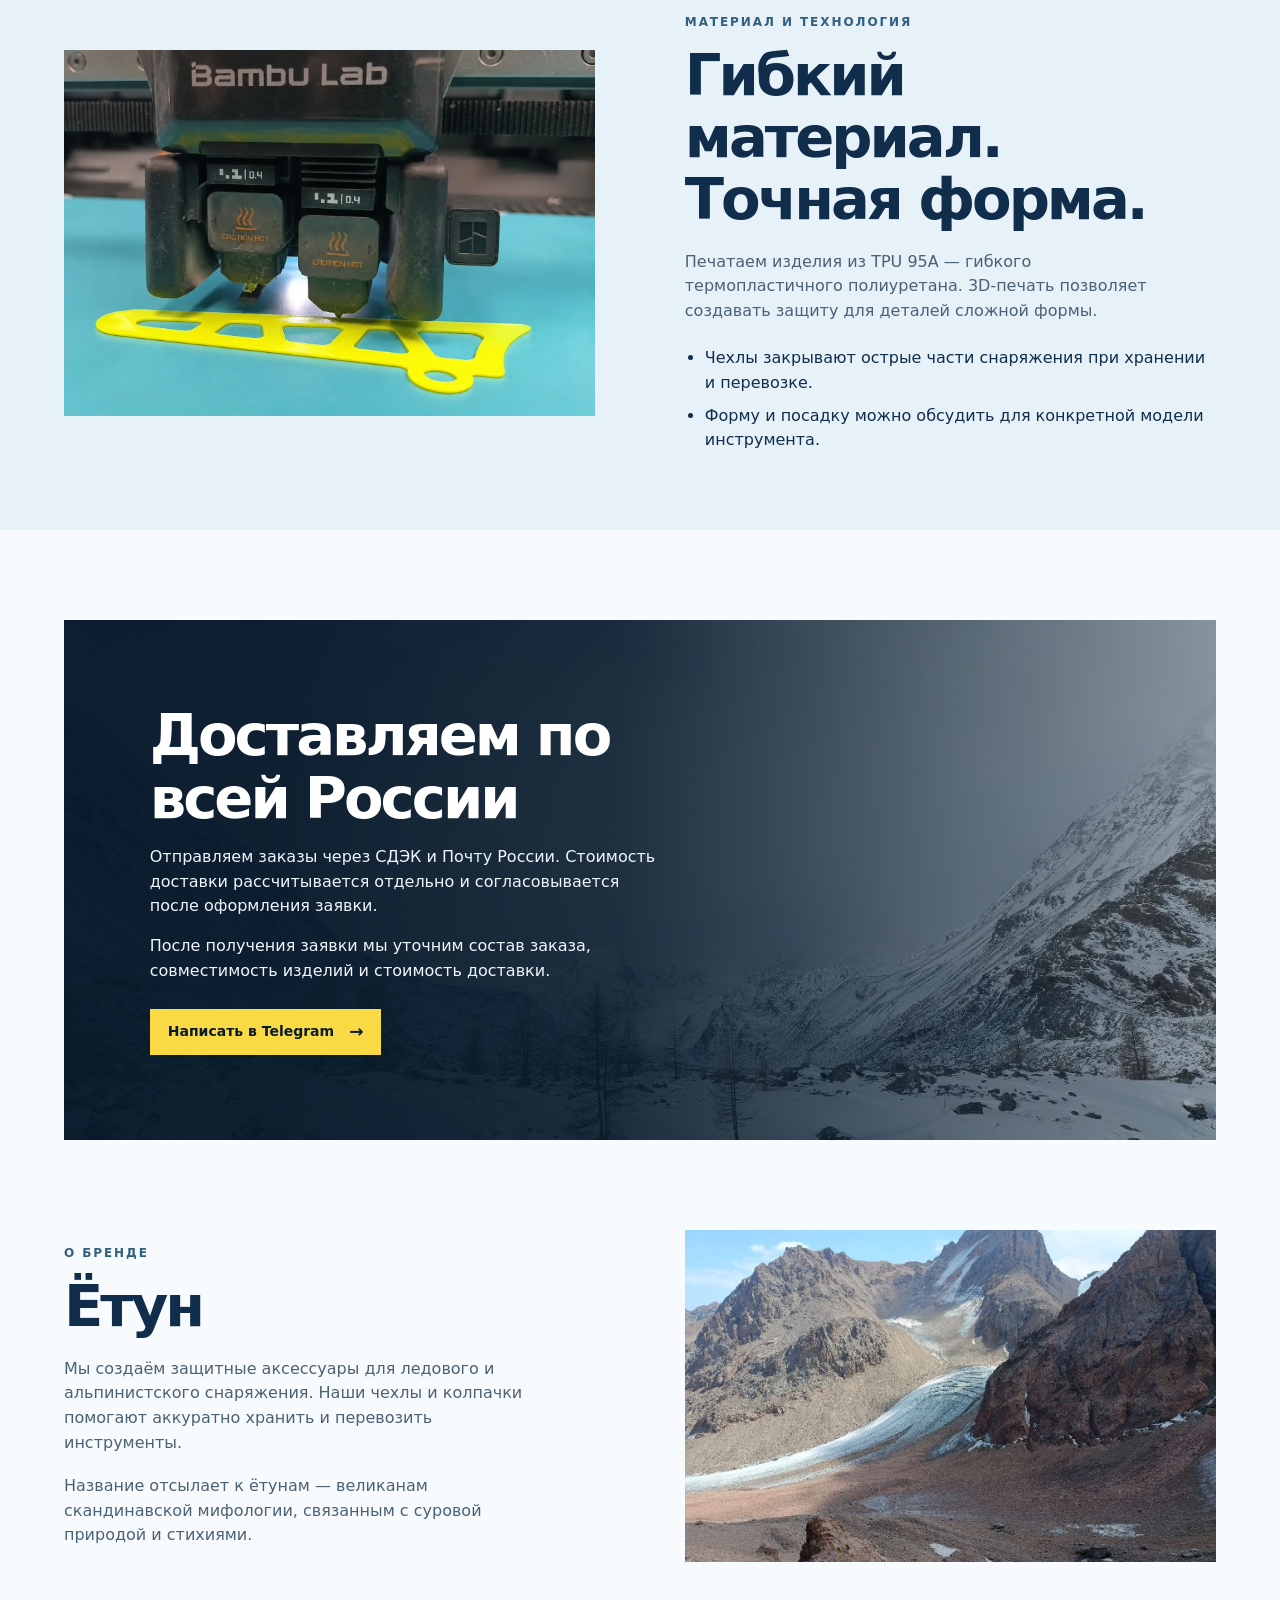
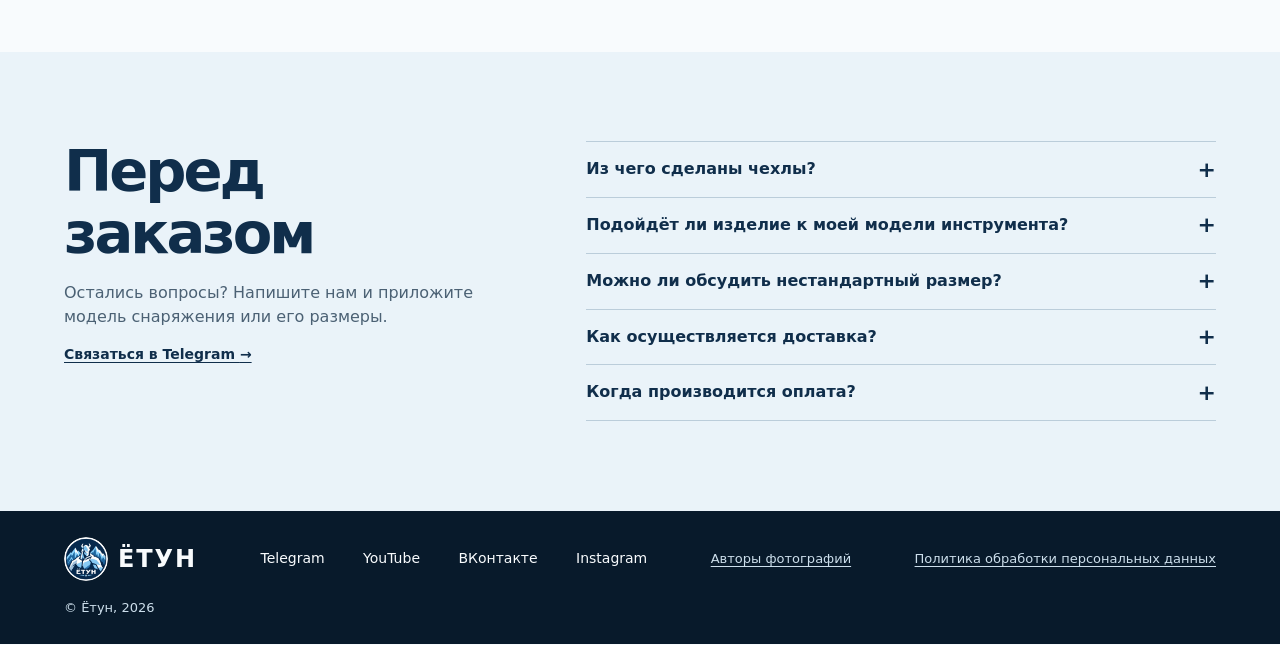
==== commit ba1ef02b: "fix: clarify single ice tool cover in catalog" ====
--- a/index.html
+++ b/index.html
@@ -109,9 +109,9 @@
       <noscript><p>Включите JavaScript, чтобы увидеть цены и воспользоваться корзиной.</p></noscript>
       <div class="product-grid">
         <article class="product" data-product-id="ice-tool">
-          <div class="product-image"><img src="assets/catalog/ice-tool.webp" alt="Жёлтые защитные насадки для ледовых инструментов" width="800" height="600" loading="lazy"></div>
+          <div class="product-image"><img src="assets/catalog/ice-tool.webp" alt="Жёлтая защитная насадка для ледового инструмента" width="800" height="600" loading="lazy"></div>
           <div class="product-body">
-            <h3>Защита для ледовых инструментов</h3>
+            <h3>Защита для ледового инструмента</h3>
             <p>Защищает клювы при транспортировке и хранении.</p>
             <div class="price" hidden><strong></strong> <span></span></div>
             <button class="button button-accent add-to-cart" type="button" hidden>В корзину</button>
